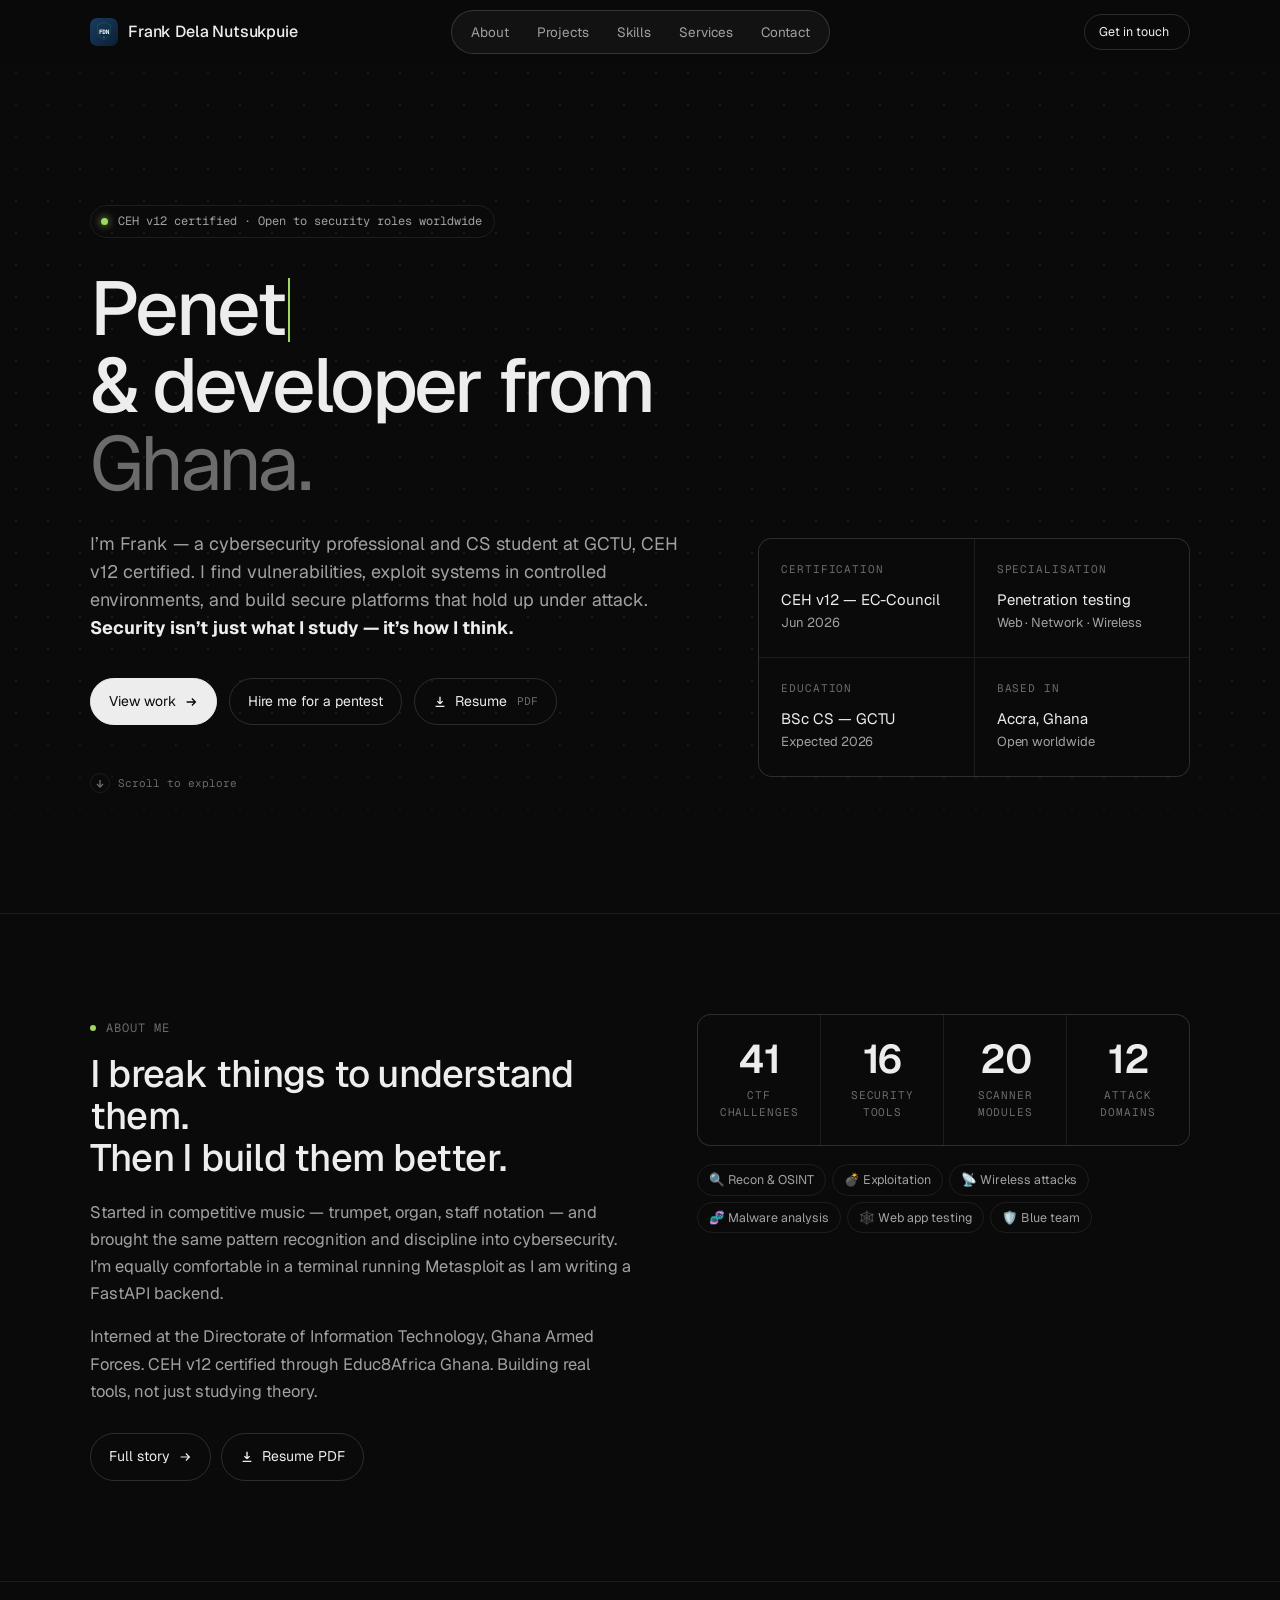
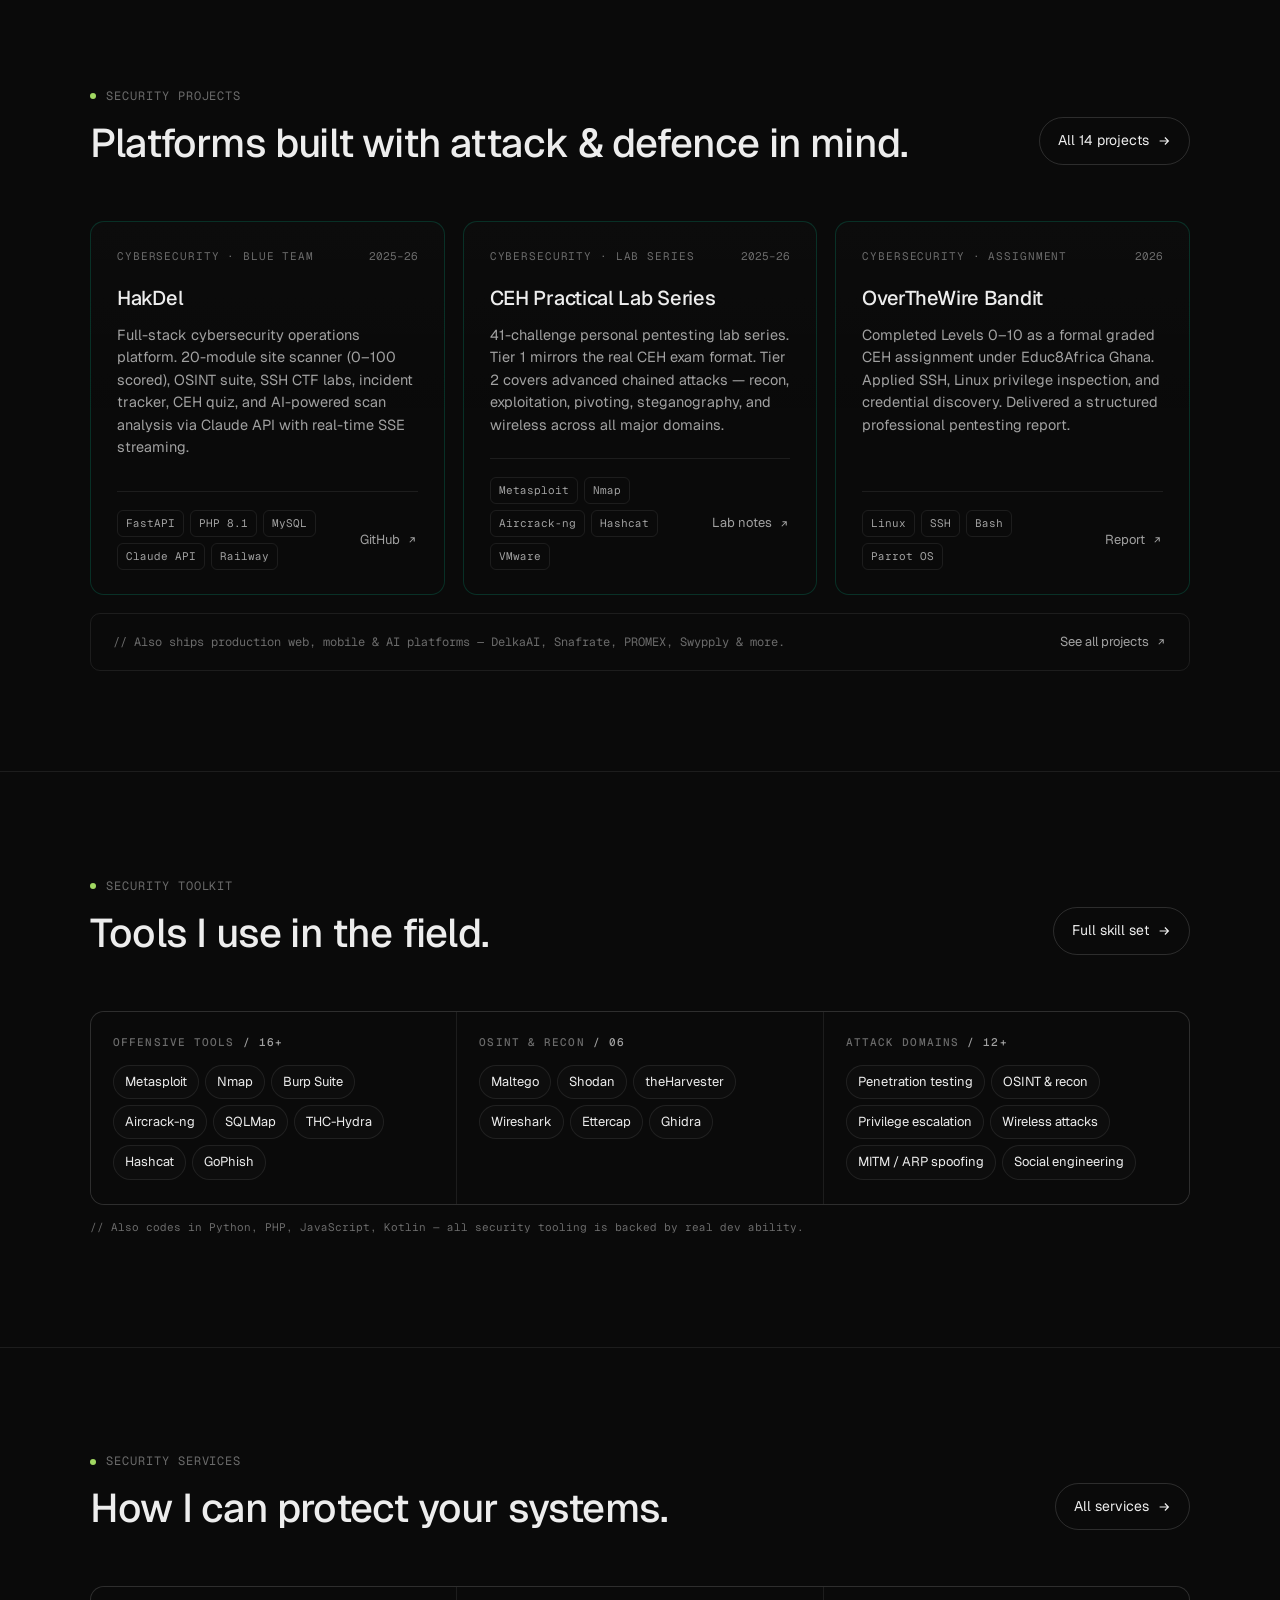
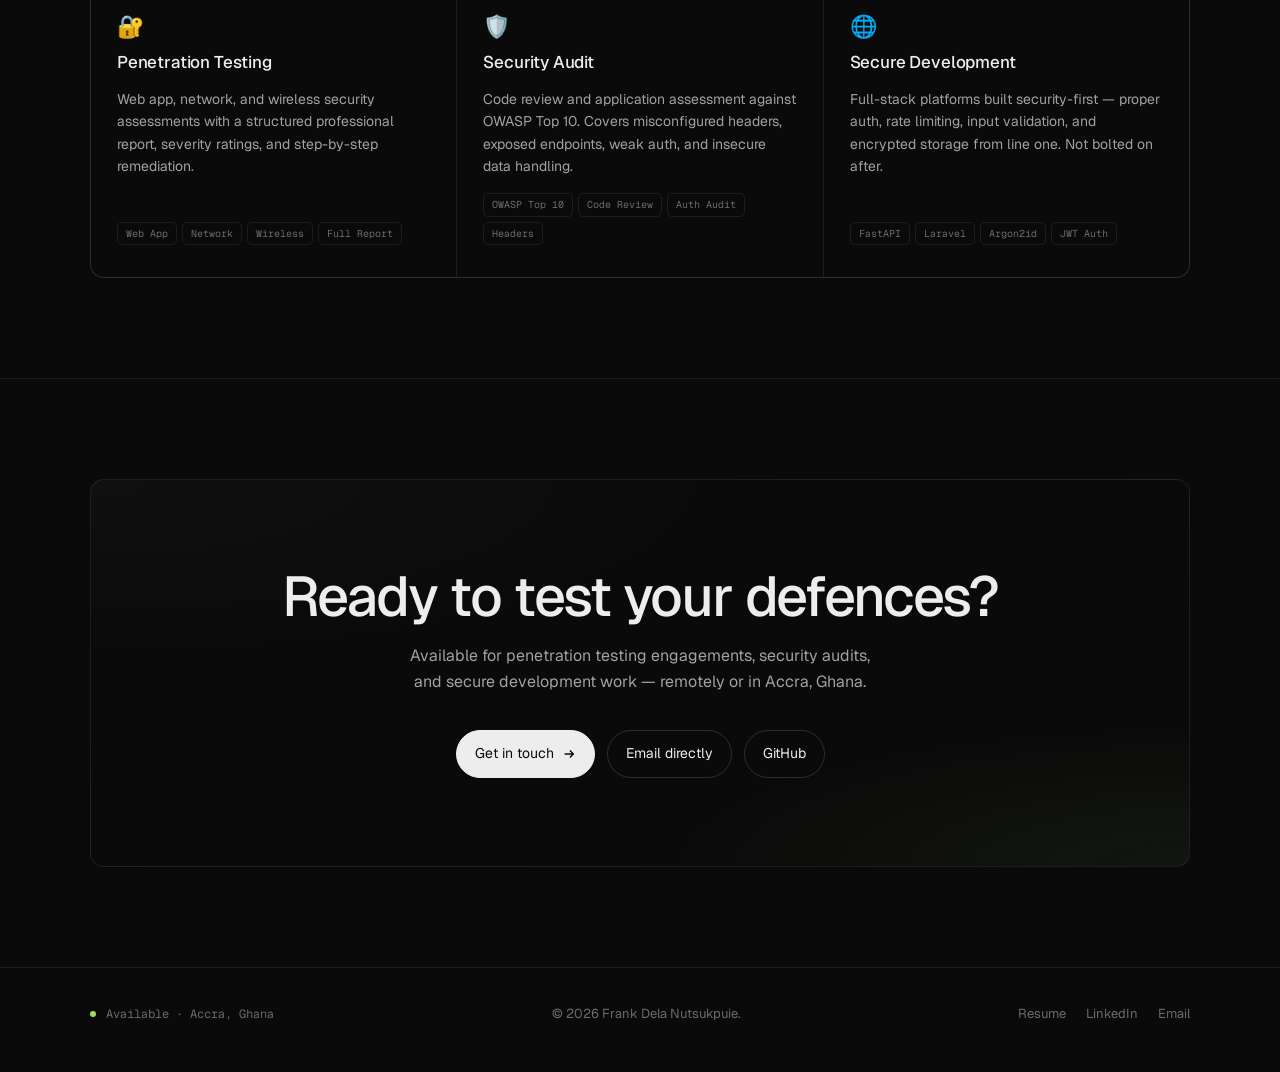
==== index.html @ d4907f1d "Remove forced 200ms wait from SPA navigation Fetch happens first, then body swaps instantly (transit" ====
<!doctype html>
<html lang="en">
<head>
<meta charset="utf-8" />
<meta name="viewport" content="width=device-width, initial-scale=1" />
<title>Frank Dela Nutsukpuie</title>
<link rel="preconnect" href="https://fonts.googleapis.com" />
<link rel="preconnect" href="https://fonts.gstatic.com" crossorigin />
<link href="https://fonts.googleapis.com/css2?family=Geist:wght@300;400;500;600;700&family=Geist+Mono:wght@400;500&display=swap" rel="stylesheet" />
<link rel="stylesheet" href="/assets/css/main.css" />
<style>
  html,body{margin:0;background:#0a0a0a;color:#ededed;}
  body{transition:opacity 180ms ease;}
  body.fade{opacity:0;}
</style>
</head>
<body class="fade">
<script>
(async () => {
  const routes = {
    '/':          '/pages/dashboard.html',
    '/dashboard': '/pages/dashboard.html',
    '/about':     '/pages/about.html',
    '/projects':  '/pages/projects.html',
    '/skills':    '/pages/skills.html',
    '/services':  '/pages/services.html',
    '/contact':   '/pages/contact.html',
  };

  function fadeIn() {
    // Re-enable transition then remove fade so it animates in
    document.body.style.transition = '';
    requestAnimationFrame(() => document.body.classList.remove('fade'));
  }

  async function swapPage(html) {
    const doc = new DOMParser().parseFromString(html, 'text/html');

    document.title = doc.title;

    document.querySelectorAll('style[data-page]').forEach(s => s.remove());
    doc.querySelectorAll('head style').forEach(style => {
      const s = document.createElement('style');
      s.setAttribute('data-page', '');
      s.textContent = style.textContent;
      document.head.appendChild(s);
    });

    const scripts = [...doc.body.querySelectorAll('script')];
    scripts.forEach(s => s.remove());
    document.body.innerHTML = doc.body.innerHTML;

    for (const old of scripts) {
      await new Promise((resolve, reject) => {
        const s = document.createElement('script');
        if (old.src) { s.src = old.src; s.onload = resolve; s.onerror = reject; }
        else { s.textContent = old.textContent; resolve(); }
        document.body.appendChild(s);
      });
    }
  }

  function interceptLinks() {
    document.querySelectorAll('a[href]').forEach(a => {
      if (a.dataset.spa) return;
      const path = (a.getAttribute('href') || '').replace(/\/$/, '') || '/';
      if (!(path in routes)) return;
      a.dataset.spa = '1';
      a.addEventListener('click', async e => {
        e.preventDefault();
        const current = location.pathname.replace(/\/$/, '') || '/';
        if (path === current) return;
        try {
          // Fetch first — no forced delay
          const html = await fetch(routes[path]).then(r => {
            if (!r.ok) throw r.status;
            return r.text();
          });
          // Instant invisible swap (skip the CSS transition for the hide)
          document.body.style.transition = 'none';
          document.body.classList.add('fade');
          void document.body.offsetHeight; // force paint before swap
          window.scrollTo(0, 0);
          history.pushState({}, '', path);
          await swapPage(html);
          interceptLinks();
          fadeIn();
        } catch {
          location.assign(path);
        }
      });
    });
  }

  async function navigate(path, push) {
    try {
      const html = await fetch(routes[path] || routes['/']).then(r => {
        if (!r.ok) throw r.status;
        return r.text();
      });
      document.body.style.transition = 'none';
      document.body.classList.add('fade');
      void document.body.offsetHeight;
      window.scrollTo(0, 0);
      if (push) history.pushState({}, '', path);
      await swapPage(html);
      interceptLinks();
      fadeIn();
    } catch {
      location.reload();
    }
  }

  // Initial load
  const initPath = location.pathname.replace(/\/$/, '') || '/';
  try {
    const html = await fetch(routes[initPath] || routes['/']).then(r => {
      if (!r.ok) throw r.status;
      return r.text();
    });
    await swapPage(html);
    interceptLinks();
    fadeIn();
  } catch {
    location.replace(routes[initPath] || routes['/']);
  }

  // Browser back / forward
  window.addEventListener('popstate', () => {
    const path = location.pathname.replace(/\/$/, '') || '/';
    navigate(path, false);
  });
})();
</script>
</body>
</html>
---- assets/css/main.css ----
/* ─── SHARED STYLESHEET ─────────────────────────────────────────── */

:root {
  --bg:           #0a0a0a;
  --bg-elev:      #0e0e0e;
  --bg-elev-2:    #131313;
  --fg:           #ededed;
  --fg-muted:     #a1a1a1;
  --fg-dim:       #6b6b6b;
  --border:       rgba(255,255,255,0.08);
  --border-strong:rgba(255,255,255,0.14);
  --accent:       oklch(0.82 0.16 130);
  --accent-dim:   oklch(0.82 0.16 130 / 0.12);
  --radius:       10px;
  --radius-lg:    14px;
  --max:          1180px;
  --pad-x:        clamp(20px, 4vw, 40px);
  --font-sans:    "Geist", ui-sans-serif, system-ui, -apple-system, "Helvetica Neue", Arial, sans-serif;
  --font-mono:    "Geist Mono", ui-monospace, "SF Mono", Menlo, monospace;
}

*, *::before, *::after { box-sizing: border-box; }
html { scroll-behavior: smooth; }
body {
  margin: 0;
  background: var(--bg);
  color: var(--fg);
  font-family: var(--font-sans);
  font-size: 16px;
  line-height: 1.55;
  -webkit-font-smoothing: antialiased;
  text-rendering: optimizeLegibility;
  font-feature-settings: "ss01","cv11";
}
::selection { background: var(--accent); color: #0a0a0a; }
a { color: inherit; text-decoration: none; }
button { font: inherit; color: inherit; background: none; border: 0; cursor: pointer; }
img { display: block; max-width: 100%; }

/* ─── PAGE LOAD FADE-IN ─── */
@keyframes pageFade { from { opacity: 0; transform: translateY(10px); } to { opacity: 1; transform: none; } }
body { animation: pageFade 350ms ease both; }

/* ─── CONTAINER ─── */
.container {
  max-width: var(--max);
  margin: 0 auto;
  padding-left: var(--pad-x);
  padding-right: var(--pad-x);
}

/* ─── NAV ─── */
.nav {
  position: sticky;
  top: 0;
  z-index: 50;
  backdrop-filter: saturate(180%) blur(14px);
  -webkit-backdrop-filter: saturate(180%) blur(14px);
  background: rgba(10,10,10,0.72);
  border-bottom: 1px solid transparent;
  transition: border-color 200ms ease;
}
.nav.is-scrolled { border-bottom-color: var(--border); }

/* 3-column grid: brand | island | right */
.nav__inner {
  display: grid;
  grid-template-columns: 1fr auto 1fr;
  align-items: center;
  height: 64px;
  gap: 12px;
}
.brand {
  display: inline-flex;
  align-items: center;
  gap: 10px;
  font-weight: 500;
  letter-spacing: -0.01em;
}

/* ── Link island ── */
.nav__links {
  display: flex;
  gap: 2px;
  align-items: center;
  background: rgba(255,255,255,0.04);
  border: 1px solid var(--border-strong);
  border-radius: 999px;
  padding: 5px 6px;
}
.nav__links a {
  display: inline-flex;
  align-items: center;
  padding: 6px 13px;
  border-radius: 999px;
  font-size: 13.5px;
  color: var(--fg-muted);
  transition: color 150ms ease, background 150ms ease;
  white-space: nowrap;
}
.nav__links a:hover { color: var(--fg); background: rgba(255,255,255,0.06); }
.nav__links a.active { color: var(--fg); background: rgba(255,255,255,0.09); }

/* ── Right group ── */
.nav__right {
  display: flex;
  align-items: center;
  justify-content: flex-end;
  gap: 10px;
}
.nav__cta {
  display: inline-flex;
  align-items: center;
  gap: 6px;
  padding: 7px 14px;
  border: 1px solid var(--border-strong);
  border-radius: 999px;
  font-size: 12.5px;
  color: var(--fg);
  transition: background 150ms ease, border-color 150ms ease;
  white-space: nowrap;
}
.nav__cta:hover { background: rgba(255,255,255,0.06); border-color: rgba(255,255,255,0.22); }
.nav__toggle {
  display: none;
  width: 36px; height: 36px;
  border: 1px solid var(--border);
  border-radius: 8px;
  align-items: center;
  justify-content: center;
}
.nav__toggle span {
  width: 14px; height: 1px; background: var(--fg); position: relative;
}
.nav__toggle span::before, .nav__toggle span::after {
  content: ""; position: absolute; left: 0; width: 14px; height: 1px; background: var(--fg);
}
.nav__toggle span::before { top: -5px; }
.nav__toggle span::after { top: 5px; }

@media (max-width: 860px) {
  .nav__inner { grid-template-columns: 1fr auto; }
  .nav__links { display: none; }
  .nav__right .nav__cta { display: none; }
  .nav__toggle { display: inline-flex; }

  .nav.is-open .nav__links {
    display: flex;
    flex-direction: column;
    align-items: flex-start;
    gap: 0;
    position: absolute;
    top: 64px; left: 0; right: 0;
    background: var(--bg);
    border: none;
    border-bottom: 1px solid var(--border);
    border-radius: 0;
    padding: 8px 0;
    z-index: 100;
  }
  .nav.is-open .nav__links a {
    width: 100%;
    padding: 14px var(--pad-x);
    font-size: 15px;
    border-radius: 0;
    border-top: 1px solid var(--border);
    background: none;
  }
  .nav.is-open .nav__links a.active { background: rgba(255,255,255,0.04); }
}

/* ─── SECTIONS ─── */
section { padding: 100px 0; border-top: 1px solid var(--border); }
section:first-of-type { border-top: 0; }
@media (max-width: 720px) { section { padding: 64px 0; } }

.eyebrow {
  font-family: var(--font-mono);
  font-size: 12px;
  text-transform: uppercase;
  letter-spacing: 0.08em;
  color: var(--fg-dim);
  display: inline-flex;
  align-items: center;
  gap: 10px;
}
.eyebrow::before {
  content: "";
  width: 6px; height: 6px; border-radius: 999px;
  background: var(--accent);
}

.section-head {
  display: flex;
  align-items: flex-end;
  justify-content: space-between;
  gap: 24px;
  margin-bottom: 56px;
  flex-wrap: wrap;
}
.section-head h2 {
  margin: 14px 0 0;
  font-size: clamp(28px, 3.4vw, 40px);
  letter-spacing: -0.02em;
  font-weight: 500;
  line-height: 1.1;
}
.section-head p {
  color: var(--fg-muted);
  max-width: 460px;
  margin: 0;
  font-size: 15.5px;
}

/* ─── PAGE HERO BANNER (non-home pages) ─── */
.page-hero {
  padding: 80px 0 64px;
  position: relative;
  overflow: hidden;
}
.page-hero__label {
  font-family: var(--font-mono);
  font-size: 12px;
  text-transform: uppercase;
  letter-spacing: 0.1em;
  color: var(--fg-dim);
  margin-bottom: 18px;
  display: flex;
  align-items: center;
  gap: 10px;
}
.page-hero__label::before {
  content: "";
  width: 6px; height: 6px; border-radius: 999px;
  background: var(--accent);
}
.page-hero h1 {
  margin: 0 0 16px;
  font-size: clamp(36px, 5.5vw, 64px);
  letter-spacing: -0.03em;
  font-weight: 500;
  line-height: 1.05;
}
.page-hero p {
  color: var(--fg-muted);
  font-size: clamp(15px, 1.5vw, 17px);
  max-width: 52ch;
  margin: 0;
  line-height: 1.6;
}
@media (max-width: 720px) {
  .page-hero { padding: 56px 0 44px; }
}

/* ─── HERO (home) ─── */
.hero { padding: 140px 0 120px; position: relative; overflow: hidden; }
.hero__grid {
  display: grid;
  grid-template-columns: 1.4fr 1fr;
  gap: 64px;
  align-items: end;
  position: relative;
  z-index: 1;
}
@media (max-width: 880px) {
  .hero { padding: 96px 0 80px; }
  .hero__grid { grid-template-columns: 1fr; gap: 48px; align-items: start; }
}
.hero__status {
  display: inline-flex;
  align-items: center;
  gap: 10px;
  padding: 6px 12px 6px 10px;
  border: 1px solid var(--border);
  border-radius: 999px;
  font-family: var(--font-mono);
  font-size: 12px;
  color: var(--fg-muted);
  margin-bottom: 32px;
}
.hero__status .dot {
  width: 7px; height: 7px; border-radius: 999px;
  background: var(--accent);
  box-shadow: 0 0 8px var(--accent);
  animation: pulse 2s ease-in-out infinite;
}
@keyframes pulse {
  0%,100% { opacity: 1; box-shadow: 0 0 8px var(--accent); }
  50%      { opacity: 0.6; box-shadow: 0 0 16px var(--accent); }
}
.hero h1 {
  margin: 0;
  font-size: clamp(40px, 6.4vw, 76px);
  line-height: 1.02;
  letter-spacing: -0.035em;
  font-weight: 500;
}
.hero h1 .alt { color: var(--fg-dim); font-weight: 400; }
.hero h1 .typed-role { color: var(--fg); }
.typing-cursor {
  display: inline-block;
  width: 2px;
  height: 0.85em;
  background: var(--accent);
  margin-left: 3px;
  vertical-align: -0.1em;
  animation: blink 1s step-end infinite;
}
@keyframes blink { 0%,100% { opacity: 1; } 50% { opacity: 0; } }
.hero__sub {
  margin: 28px 0 36px;
  color: var(--fg-muted);
  font-size: clamp(16px, 1.6vw, 18px);
  max-width: 56ch;
  line-height: 1.55;
}
.hero__actions {
  display: inline-flex;
  gap: 12px;
  flex-wrap: wrap;
}

/* ─── BUTTONS ─── */
.btn {
  display: inline-flex;
  align-items: center;
  gap: 8px;
  padding: 12px 18px;
  border-radius: 999px;
  font-size: 14px;
  transition: background 150ms ease, border-color 150ms ease, transform 150ms ease, box-shadow 150ms ease;
}
.btn--primary {
  background: var(--fg);
  color: var(--bg);
  border: 1px solid var(--fg);
}
.btn--primary:hover { background: #fff; box-shadow: 0 0 20px rgba(237,237,237,0.15); }
.btn--ghost {
  border: 1px solid var(--border-strong);
  color: var(--fg);
}
.btn--ghost:hover { background: rgba(255,255,255,0.04); border-color: rgba(255,255,255,0.22); }
.btn svg { width: 14px; height: 14px; }

/* ─── HERO META GRID ─── */
.hero__meta {
  display: grid;
  grid-template-columns: 1fr 1fr;
  gap: 1px;
  background: var(--border);
  border: 1px solid var(--border);
  border-radius: var(--radius-lg);
  overflow: hidden;
}
.hero__meta > div {
  background: var(--bg);
  padding: 22px 22px 24px;
  transition: background 150ms ease;
}
.hero__meta > div:hover { background: var(--bg-elev); }
.hero__meta dt {
  font-family: var(--font-mono);
  font-size: 11px;
  text-transform: uppercase;
  letter-spacing: 0.08em;
  color: var(--fg-dim);
  margin-bottom: 10px;
}
.hero__meta dd { margin: 0; font-size: 15px; color: var(--fg); letter-spacing: -0.005em; }
.hero__meta dd small { display: block; color: var(--fg-muted); font-size: 13px; margin-top: 2px; }

/* ─── SCROLL REVEAL ─── */
.reveal {
  opacity: 0;
  transform: translateY(20px);
  transition: opacity 500ms ease, transform 500ms ease;
}
.reveal.is-visible {
  opacity: 1;
  transform: none;
}
.reveal-delay-1 { transition-delay: 80ms; }
.reveal-delay-2 { transition-delay: 160ms; }
.reveal-delay-3 { transition-delay: 240ms; }
.reveal-delay-4 { transition-delay: 320ms; }
.reveal-delay-5 { transition-delay: 400ms; }

/* ─── ABOUT ─── */
.about__avatar {
  width: 100%;
  border-radius: var(--radius-lg);
  border: 1px solid var(--border);
  overflow: hidden;
  margin-bottom: 20px;
}
.about__avatar img { width: 100%; display: block; }
.about__interests {
  display: flex;
  flex-wrap: wrap;
  gap: 6px;
  margin-top: 16px;
}
.interest-tag {
  display: inline-flex;
  align-items: center;
  gap: 5px;
  padding: 5px 11px;
  border: 1px solid var(--border);
  border-radius: 999px;
  font-size: 12.5px;
  color: var(--fg-muted);
  transition: border-color 150ms ease, color 150ms ease, transform 150ms ease;
}
.interest-tag:hover { border-color: var(--border-strong); color: var(--fg); transform: translateY(-2px); }
.about__grid {
  display: grid;
  grid-template-columns: 1.1fr 1fr;
  gap: 80px;
  align-items: start;
}
@media (max-width: 880px) { .about__grid { grid-template-columns: 1fr; gap: 48px; } }
.about__copy p {
  margin: 0 0 18px;
  color: var(--fg-muted);
  font-size: 16.5px;
  line-height: 1.65;
  max-width: 58ch;
}
.about__copy p strong { color: var(--fg); font-weight: 500; }

/* ─── TABS ─── */
.tabs {
  display: flex;
  gap: 4px;
  border-bottom: 1px solid var(--border);
  margin-bottom: 32px;
  overflow-x: auto;
  scrollbar-width: none;
}
.tabs::-webkit-scrollbar { display: none; }
.tab-btn {
  flex-shrink: 0;
  padding: 10px 16px;
  font-size: 13.5px;
  color: var(--fg-muted);
  border-radius: 8px 8px 0 0;
  border: 1px solid transparent;
  border-bottom: none;
  transition: color 150ms ease, border-color 150ms ease, background 150ms ease;
  position: relative;
  bottom: -1px;
}
.tab-btn:hover { color: var(--fg); }
.tab-btn[aria-selected="true"] {
  color: var(--fg);
  background: var(--bg-elev);
  border-color: var(--border);
}
.tab-panel { display: none; }
.tab-panel.is-active { display: block; }

/* ─── TIMELINE ─── */
.timeline {
  display: grid;
  gap: 1px;
  background: var(--border);
  border: 1px solid var(--border);
  border-radius: var(--radius-lg);
  overflow: hidden;
}
.timeline__row {
  background: var(--bg);
  display: grid;
  grid-template-columns: 110px 1fr auto;
  gap: 18px;
  padding: 18px 22px;
  align-items: baseline;
  transition: background 150ms ease;
}
.timeline__row:hover { background: var(--bg-elev); }
.timeline__row time {
  font-family: var(--font-mono);
  font-size: 12px;
  color: var(--fg-dim);
  letter-spacing: 0.04em;
}
.timeline__row .role { color: var(--fg); font-size: 15px; letter-spacing: -0.005em; }
.timeline__row .role small { display: block; color: var(--fg-muted); font-size: 13px; margin-top: 3px; font-weight: 400; }
.timeline__row .tag {
  font-family: var(--font-mono);
  font-size: 11px;
  color: var(--fg-dim);
  text-transform: uppercase;
  letter-spacing: 0.06em;
  align-self: center;
  padding: 3px 8px;
  border: 1px solid var(--border);
  border-radius: 6px;
  white-space: nowrap;
}
@media (max-width: 520px) {
  .timeline__row { grid-template-columns: 90px 1fr; }
  .timeline__row .tag { grid-column: 2; padding-top: 2px; border: none; }
}

/* ─── STATS ROW ─── */
.stats-row {
  display: grid;
  grid-template-columns: repeat(4, 1fr);
  gap: 1px;
  background: var(--border);
  border: 1px solid var(--border);
  border-radius: var(--radius-lg);
  overflow: hidden;
  margin-top: 48px;
}
@media (max-width: 720px) { .stats-row { grid-template-columns: repeat(2, 1fr); } }
.stat-cell {
  background: var(--bg);
  padding: 24px 22px;
  text-align: center;
  transition: background 150ms ease;
}
.stat-cell:hover { background: var(--bg-elev); }
.stat-num {
  font-size: clamp(28px, 3.5vw, 40px);
  font-weight: 600;
  letter-spacing: -0.03em;
  color: var(--fg);
  display: block;
  line-height: 1;
}
.stat-label {
  font-family: var(--font-mono);
  font-size: 11px;
  text-transform: uppercase;
  letter-spacing: 0.08em;
  color: var(--fg-dim);
  margin-top: 8px;
  display: block;
}

/* ─── PROJECTS ─── */
.search-wrap {
  position: relative;
  margin-bottom: 20px;
}
.search-wrap svg {
  position: absolute;
  left: 14px;
  top: 50%;
  transform: translateY(-50%);
  width: 15px; height: 15px;
  color: var(--fg-dim);
  pointer-events: none;
}
.search-input {
  width: 100%;
  padding: 11px 14px 11px 40px;
  background: var(--bg-elev);
  border: 1px solid var(--border);
  border-radius: var(--radius);
  color: var(--fg);
  font-family: var(--font-sans);
  font-size: 14px;
  outline: none;
  transition: border-color 150ms ease;
}
.search-input::placeholder { color: var(--fg-dim); }
.search-input:focus { border-color: var(--border-strong); }

.filters {
  display: flex;
  flex-wrap: wrap;
  gap: 8px;
  margin-bottom: 36px;
}
.chip {
  display: inline-flex;
  align-items: center;
  gap: 8px;
  padding: 8px 14px;
  border: 1px solid var(--border);
  border-radius: 999px;
  font-size: 13px;
  color: var(--fg-muted);
  transition: border-color 150ms ease, color 150ms ease, background 150ms ease;
}
.chip:hover { color: var(--fg); border-color: var(--border-strong); }
.chip[aria-pressed="true"] {
  color: var(--fg);
  background: rgba(255,255,255,0.06);
  border-color: var(--border-strong);
}
.chip .count {
  font-family: var(--font-mono);
  font-size: 11px;
  color: var(--fg-dim);
}
.chip[aria-pressed="true"] .count { color: var(--fg-muted); }

.projects {
  display: grid;
  grid-template-columns: repeat(2, 1fr);
  gap: 18px;
}
@media (max-width: 720px) { .projects { grid-template-columns: 1fr; } }

.card {
  position: relative;
  border: 1px solid var(--border);
  border-radius: var(--radius-lg);
  padding: 26px 26px 24px;
  background: linear-gradient(180deg, rgba(255,255,255,0.012), rgba(255,255,255,0) 60%);
  transition: border-color 200ms ease, transform 200ms ease, background 200ms ease, box-shadow 200ms ease;
  display: flex;
  flex-direction: column;
  min-height: 240px;
}
.card:hover {
  border-color: var(--border-strong);
  background: linear-gradient(180deg, rgba(255,255,255,0.025), rgba(255,255,255,0) 60%);
  transform: translateY(-2px);
  box-shadow: 0 12px 40px rgba(0,0,0,0.4);
}
.card__top {
  display: flex;
  align-items: center;
  justify-content: space-between;
  gap: 16px;
  margin-bottom: 18px;
}
.card__cat {
  font-family: var(--font-mono);
  font-size: 11px;
  text-transform: uppercase;
  letter-spacing: 0.08em;
  color: var(--fg-dim);
}
.card__year { font-family: var(--font-mono); font-size: 11px; color: var(--fg-dim); }
.card h3 { margin: 0 0 10px; font-size: 20px; letter-spacing: -0.015em; font-weight: 500; }
.card p { margin: 0 0 22px; color: var(--fg-muted); font-size: 14.5px; line-height: 1.55; }
.card__foot {
  margin-top: auto;
  display: flex;
  align-items: center;
  justify-content: space-between;
  gap: 14px;
  padding-top: 18px;
  border-top: 1px solid var(--border);
}
.card__stack { display: flex; gap: 6px; flex-wrap: wrap; }
.card__stack span {
  font-family: var(--font-mono);
  font-size: 11px;
  color: var(--fg-muted);
  padding: 4px 8px;
  border: 1px solid var(--border);
  border-radius: 6px;
}
.card__link {
  display: inline-flex;
  align-items: center;
  gap: 6px;
  font-size: 13px;
  color: var(--fg-muted);
  white-space: nowrap;
  transition: color 150ms ease, transform 150ms ease;
}
.card:hover .card__link { color: var(--fg); }
.card:hover .card__link svg { transform: translate(2px, -2px); }
.card__link svg { width: 12px; height: 12px; transition: transform 200ms ease; }
.card.is-hidden { display: none; }
.card[data-category*="featured"] { border-color: rgba(0,200,150,0.18); }

/* ─── SKILLS ─── */
.skill-tabs {
  display: flex;
  flex-wrap: wrap;
  gap: 8px;
  margin-bottom: 32px;
}
.skill-tab {
  padding: 8px 16px;
  border: 1px solid var(--border);
  border-radius: 999px;
  font-size: 13px;
  color: var(--fg-muted);
  transition: border-color 150ms ease, color 150ms ease, background 150ms ease;
}
.skill-tab:hover { color: var(--fg); border-color: var(--border-strong); }
.skill-tab[aria-pressed="true"] {
  color: var(--fg);
  background: rgba(255,255,255,0.06);
  border-color: var(--border-strong);
}

.skills {
  display: grid;
  grid-template-columns: repeat(2, 1fr);
  gap: 1px;
  background: var(--border);
  border: 1px solid var(--border);
  border-radius: var(--radius-lg);
  overflow: hidden;
}
@media (max-width: 720px) { .skills { grid-template-columns: 1fr; } }
.skills__group {
  background: var(--bg);
  padding: 26px 26px 28px;
  transition: background 150ms ease;
}
.skills__group:hover { background: var(--bg-elev); }
.skills__group h4 {
  margin: 0 0 18px;
  font-family: var(--font-mono);
  font-size: 11px;
  text-transform: uppercase;
  letter-spacing: 0.1em;
  color: var(--fg-dim);
  font-weight: 500;
  display: flex;
  align-items: center;
  gap: 10px;
}
.skills__group h4 .num { color: var(--fg-muted); }

.pills { display: flex; flex-wrap: wrap; gap: 6px; }
.pill {
  font-size: 13px;
  padding: 6px 11px;
  border: 1px solid var(--border);
  border-radius: 999px;
  color: var(--fg);
  background: rgba(255,255,255,0.015);
  transition: border-color 150ms ease, background 150ms ease, transform 150ms ease, box-shadow 150ms ease;
  cursor: default;
}
.pill:hover {
  border-color: var(--accent);
  background: var(--accent-dim);
  transform: translateY(-1px);
  box-shadow: 0 4px 12px rgba(0,0,0,0.3);
}

.skills__group.is-hidden { display: none; }

/* ─── SERVICES ─── */
.services__grid {
  display: grid;
  grid-template-columns: repeat(3, 1fr);
  gap: 1px;
  background: var(--border);
  border: 1px solid var(--border);
  border-radius: var(--radius-lg);
  overflow: hidden;
  margin-bottom: 48px;
}
@media (max-width: 820px) { .services__grid { grid-template-columns: 1fr; } }
.service__card {
  background: var(--bg);
  padding: 28px 26px 32px;
  display: flex;
  flex-direction: column;
  gap: 12px;
  transition: background 150ms ease;
  cursor: pointer;
}
.service__card:hover { background: var(--bg-elev); }
.service__icon { font-size: 22px; line-height: 1; }
.service__card h3 {
  margin: 0;
  font-size: 17px;
  font-weight: 500;
  letter-spacing: -0.01em;
  color: var(--fg);
}
.service__card p {
  margin: 0;
  color: var(--fg-muted);
  font-size: 14px;
  line-height: 1.6;
  flex: 1;
}
.service__tags { display: flex; flex-wrap: wrap; gap: 5px; margin-top: 4px; }
.service__tag {
  font-family: var(--font-mono);
  font-size: 10px;
  padding: 3px 8px;
  border: 1px solid var(--border);
  border-radius: 5px;
  color: var(--fg-dim);
}
.service__cta {
  display: inline-flex;
  align-items: center;
  gap: 6px;
  margin-top: 8px;
  font-size: 13px;
  color: var(--fg-muted);
  transition: color 150ms ease;
}
.service__card:hover .service__cta { color: var(--fg); }
.service__cta svg { width: 11px; height: 11px; transition: transform 150ms ease; }
.service__card:hover .service__cta svg { transform: translate(2px, -2px); }

/* ─── PROCESS STEPS ─── */
.process-steps {
  display: grid;
  grid-template-columns: repeat(4, 1fr);
  gap: 1px;
  background: var(--border);
  border: 1px solid var(--border);
  border-radius: var(--radius-lg);
  overflow: hidden;
  margin-bottom: 56px;
}
@media (max-width: 820px) { .process-steps { grid-template-columns: repeat(2, 1fr); } }
@media (max-width: 480px) { .process-steps { grid-template-columns: 1fr; } }
.process-step {
  background: var(--bg);
  padding: 26px 24px 28px;
  transition: background 150ms ease;
}
.process-step:hover { background: var(--bg-elev); }
.step-num {
  font-family: var(--font-mono);
  font-size: 11px;
  color: var(--accent);
  letter-spacing: 0.08em;
  margin-bottom: 12px;
}
.process-step h4 {
  margin: 0 0 8px;
  font-size: 16px;
  font-weight: 500;
  letter-spacing: -0.01em;
}
.process-step p { margin: 0; color: var(--fg-muted); font-size: 13.5px; line-height: 1.55; }

/* ─── FAQ ─── */
.faq { border: 1px solid var(--border); border-radius: var(--radius-lg); overflow: hidden; }
.faq__item { border-bottom: 1px solid var(--border); }
.faq__item:last-child { border-bottom: none; }
.faq__question {
  width: 100%;
  text-align: left;
  padding: 20px 24px;
  font-size: 15px;
  color: var(--fg);
  display: flex;
  align-items: center;
  justify-content: space-between;
  gap: 16px;
  transition: background 150ms ease;
}
.faq__question:hover { background: var(--bg-elev); }
.faq__icon {
  flex-shrink: 0;
  width: 20px; height: 20px;
  border: 1px solid var(--border);
  border-radius: 999px;
  display: grid;
  place-items: center;
  transition: transform 200ms ease, border-color 150ms ease;
}
.faq__item.is-open .faq__icon { transform: rotate(45deg); border-color: var(--border-strong); }
.faq__answer {
  padding: 0 24px;
  max-height: 0;
  overflow: hidden;
  transition: max-height 300ms ease, padding 300ms ease;
  color: var(--fg-muted);
  font-size: 14.5px;
  line-height: 1.65;
}
.faq__item.is-open .faq__answer { max-height: 300px; padding: 0 24px 20px; }

/* ─── CONTACT ─── */
.contact__inner {
  border: 1px solid var(--border);
  border-radius: var(--radius-lg);
  padding: clamp(36px, 6vw, 72px);
  display: grid;
  grid-template-columns: 1.2fr 1fr;
  gap: 48px;
  align-items: start;
  background:
    radial-gradient(120% 90% at 0% 0%, rgba(255,255,255,0.025), transparent 60%),
    var(--bg);
}
@media (max-width: 820px) { .contact__inner { grid-template-columns: 1fr; gap: 36px; } }
.contact h2 {
  margin: 14px 0 0;
  font-size: clamp(32px, 4.4vw, 52px);
  font-weight: 500;
  letter-spacing: -0.025em;
  line-height: 1.05;
}
.contact__sub { color: var(--fg-muted); margin: 20px 0 0; font-size: 16px; max-width: 44ch; }
.contact__channels {
  display: grid;
  gap: 1px;
  background: var(--border);
  border: 1px solid var(--border);
  border-radius: var(--radius);
  overflow: hidden;
}
.contact__row {
  background: var(--bg);
  display: flex;
  align-items: center;
  justify-content: space-between;
  padding: 16px 18px;
  gap: 16px;
  transition: background 150ms ease;
  position: relative;
}
.contact__row:hover { background: rgba(255,255,255,0.025); }
.contact__row .label {
  font-family: var(--font-mono);
  font-size: 11px;
  text-transform: uppercase;
  letter-spacing: 0.08em;
  color: var(--fg-dim);
  min-width: 60px;
}
.contact__row .value {
  font-size: 14.5px;
  color: var(--fg);
  display: inline-flex;
  align-items: center;
  gap: 8px;
  flex: 1;
}
.contact__row .value svg { width: 12px; height: 12px; opacity: 0.5; transition: opacity 150ms ease, transform 150ms ease; }
.contact__row:hover .value svg { opacity: 1; transform: translate(2px,-2px); }
.copy-btn {
  padding: 4px 10px;
  border: 1px solid var(--border);
  border-radius: 6px;
  font-family: var(--font-mono);
  font-size: 10px;
  color: var(--fg-dim);
  transition: border-color 150ms ease, color 150ms ease, background 150ms ease;
}
.copy-btn:hover { border-color: var(--border-strong); color: var(--fg); background: rgba(255,255,255,0.04); }
.copy-btn.copied { color: var(--accent); border-color: var(--accent); }

/* ─── CONTACT FORM ─── */
.contact-form { display: grid; gap: 14px; }
.form-row { display: grid; grid-template-columns: 1fr 1fr; gap: 14px; }
@media (max-width: 520px) { .form-row { grid-template-columns: 1fr; } }
.form-field label {
  display: block;
  font-family: var(--font-mono);
  font-size: 11px;
  text-transform: uppercase;
  letter-spacing: 0.08em;
  color: var(--fg-dim);
  margin-bottom: 8px;
}
.form-field input,
.form-field select,
.form-field textarea {
  width: 100%;
  padding: 11px 14px;
  background: var(--bg-elev);
  border: 1px solid var(--border);
  border-radius: var(--radius);
  color: var(--fg);
  font-family: var(--font-sans);
  font-size: 14px;
  outline: none;
  transition: border-color 150ms ease;
  resize: none;
}
.form-field select { appearance: none; cursor: pointer; }
.form-field input::placeholder,
.form-field textarea::placeholder { color: var(--fg-dim); }
.form-field input:focus,
.form-field select:focus,
.form-field textarea:focus { border-color: var(--border-strong); }
.form-field.has-error input,
.form-field.has-error textarea { border-color: #e05252; }
.form-error { font-size: 12px; color: #e05252; margin-top: 4px; }
.char-count {
  text-align: right;
  font-family: var(--font-mono);
  font-size: 11px;
  color: var(--fg-dim);
  margin-top: 4px;
}

/* ─── TOAST ─── */
.toast {
  position: fixed;
  bottom: 28px;
  right: 28px;
  padding: 12px 18px;
  background: var(--bg-elev-2);
  border: 1px solid var(--border-strong);
  border-radius: var(--radius);
  font-size: 13.5px;
  color: var(--fg);
  z-index: 200;
  transform: translateY(80px);
  opacity: 0;
  transition: transform 250ms ease, opacity 250ms ease;
  pointer-events: none;
}
.toast.show { transform: none; opacity: 1; }
.toast.success { border-color: oklch(0.82 0.16 130 / 0.4); color: var(--accent); }

/* ─── FOOTER ─── */
footer {
  border-top: 1px solid var(--border);
  padding: 36px 0 48px;
}
.footer__inner {
  display: flex;
  align-items: center;
  justify-content: space-between;
  gap: 24px;
  flex-wrap: wrap;
  color: var(--fg-dim);
  font-size: 13px;
}
.footer__inner .meta {
  font-family: var(--font-mono);
  font-size: 12px;
  display: inline-flex;
  align-items: center;
  gap: 10px;
}
.footer__inner .meta .dot {
  width: 6px; height: 6px; border-radius: 999px;
  background: var(--accent);
}
.footer__links { display: flex; gap: 20px; }
.footer__links a { transition: color 150ms ease; }
.footer__links a:hover { color: var(--fg); }

/* ─── FOCUS STYLES ─── */
a:focus-visible, button:focus-visible, .chip:focus-visible, .skill-tab:focus-visible {
  outline: 2px solid var(--accent);
  outline-offset: 3px;
  border-radius: 8px;
}

/* ─── NO RESULTS ─── */
.no-results {
  grid-column: 1 / -1;
  padding: 60px 0;
  text-align: center;
  color: var(--fg-dim);
  font-family: var(--font-mono);
  font-size: 13px;
}
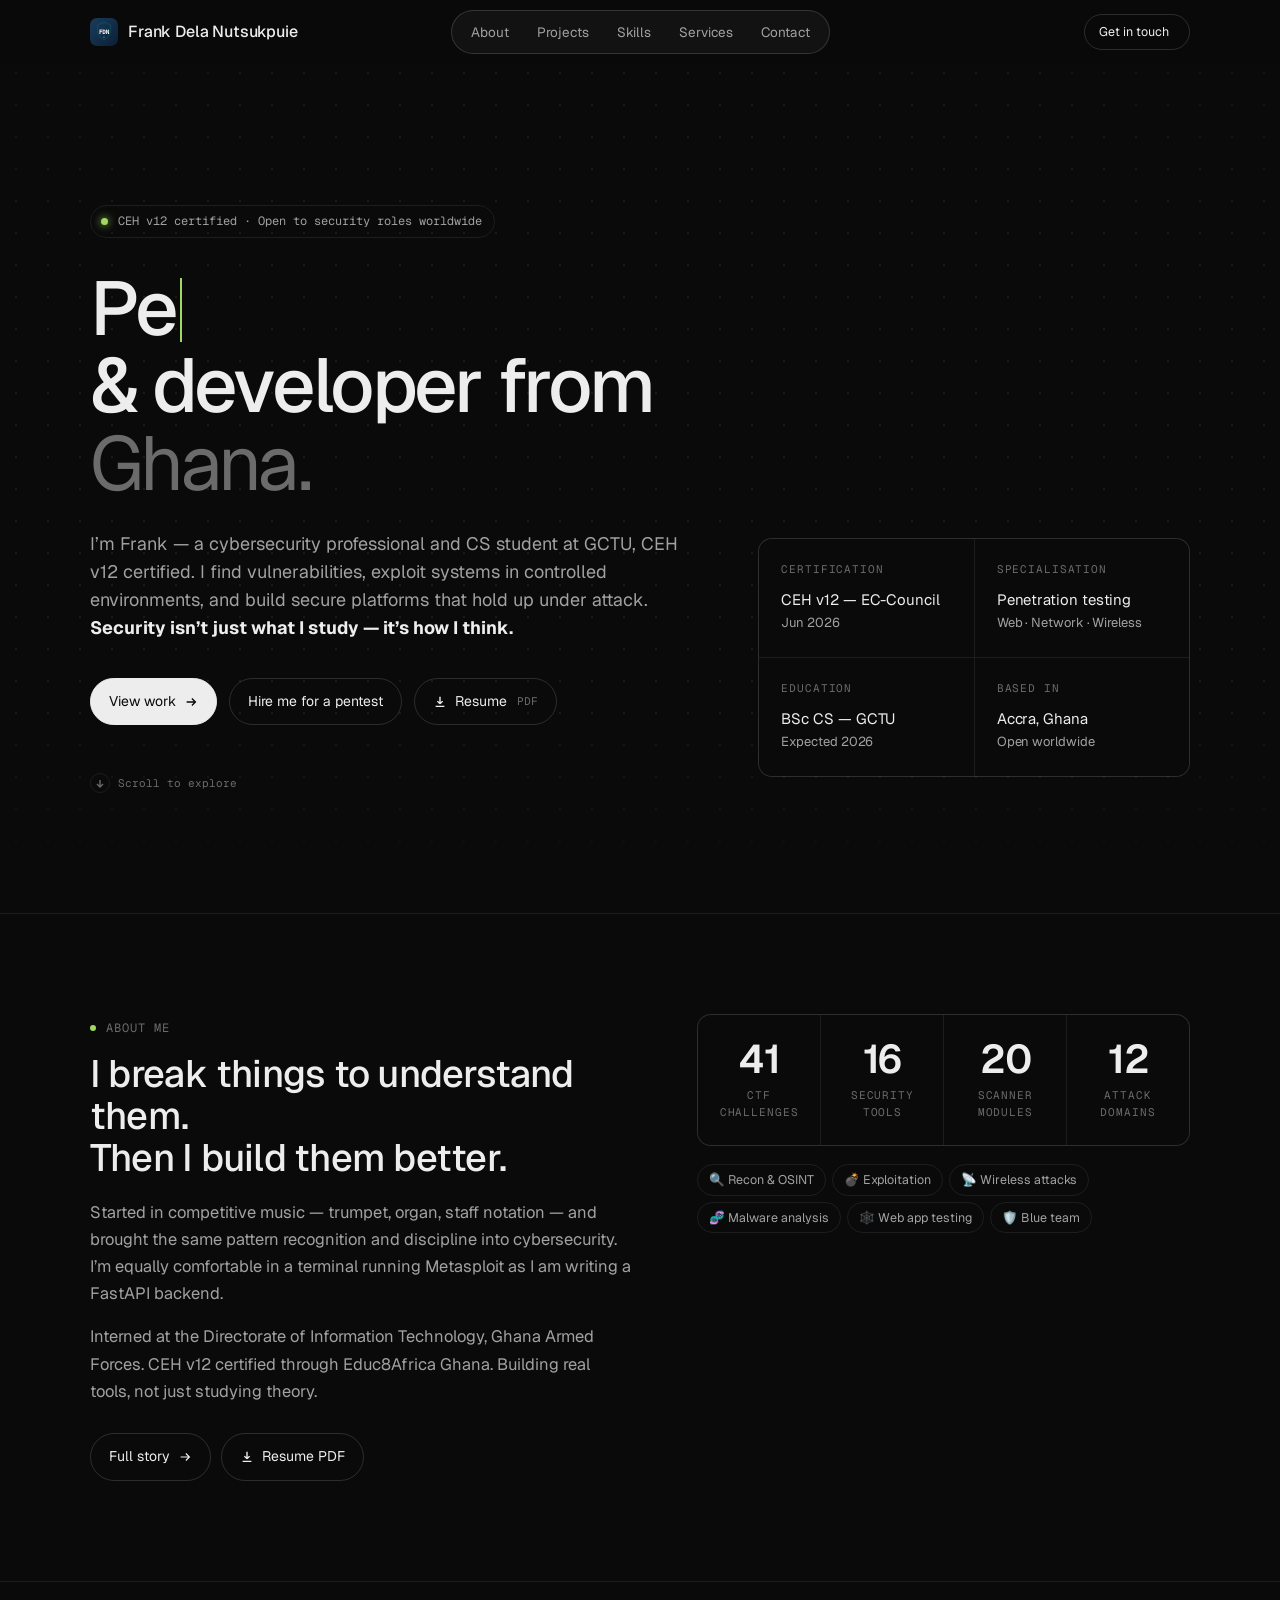
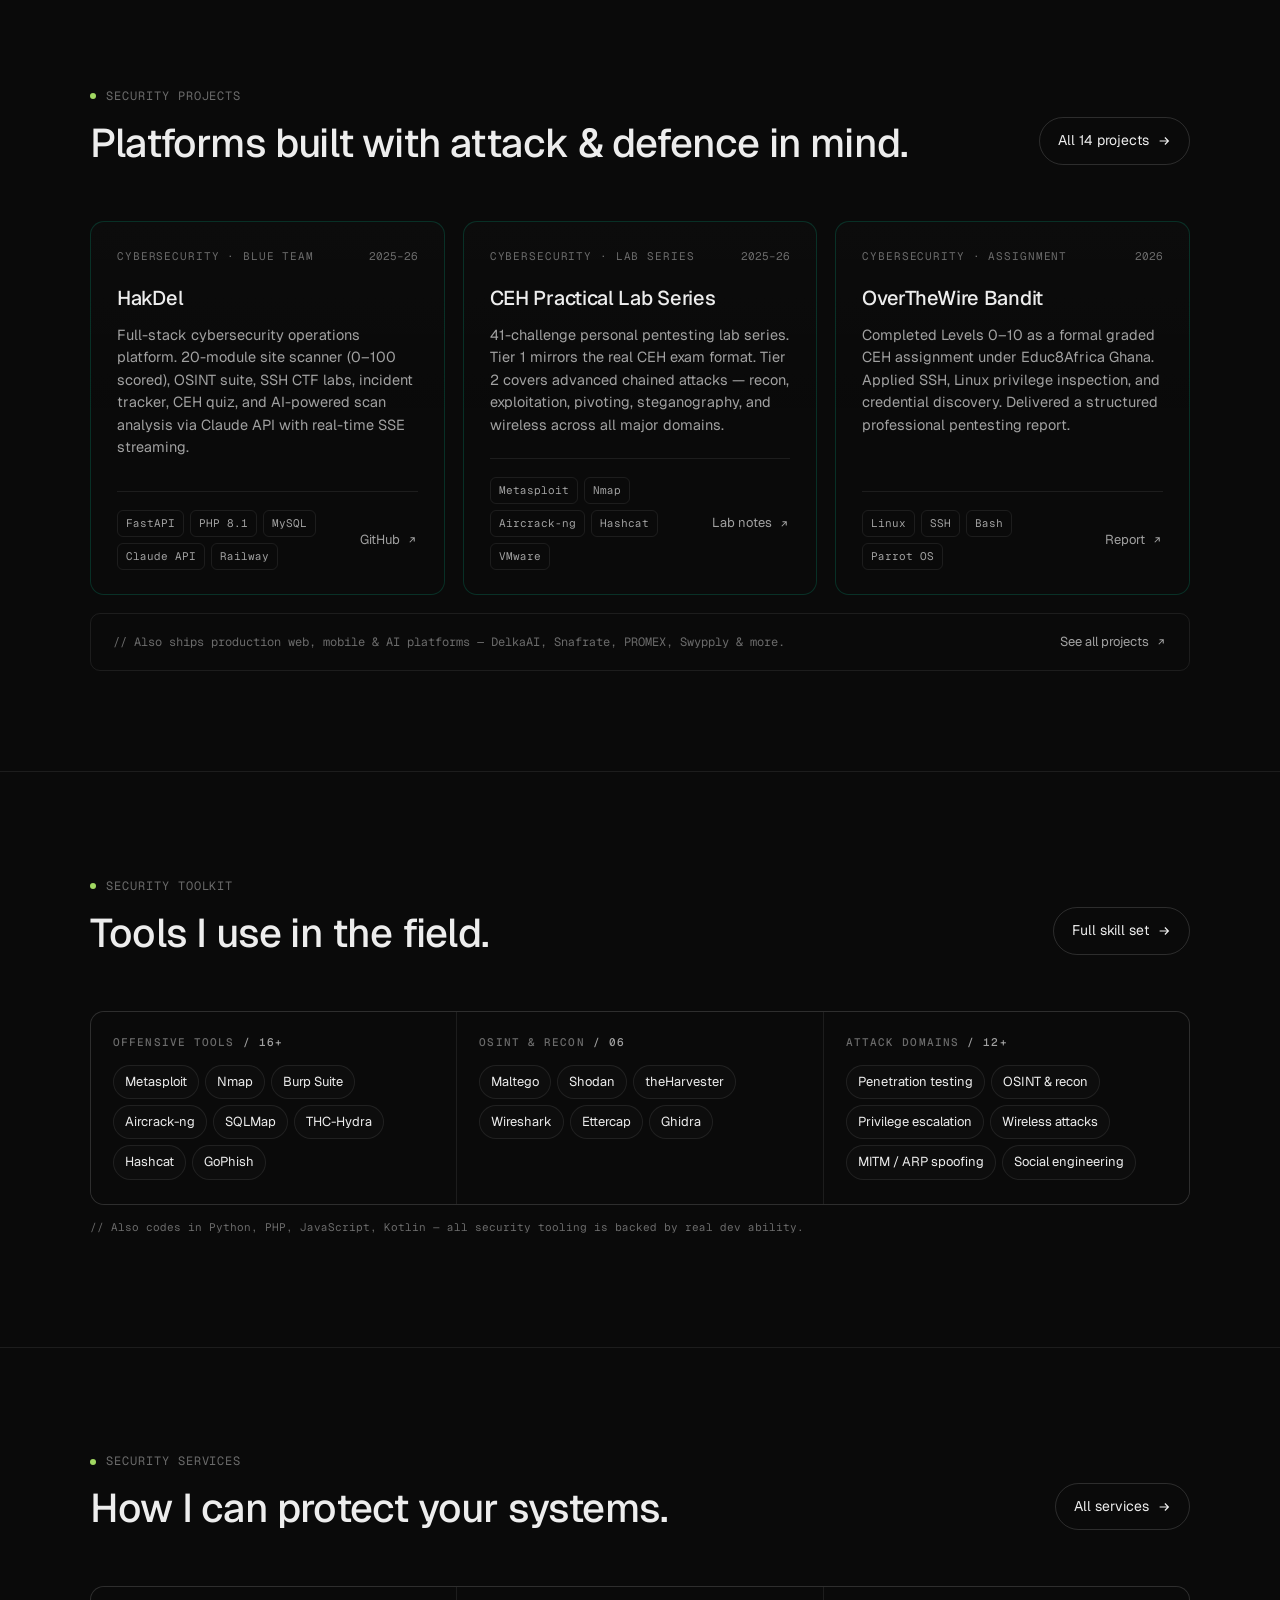
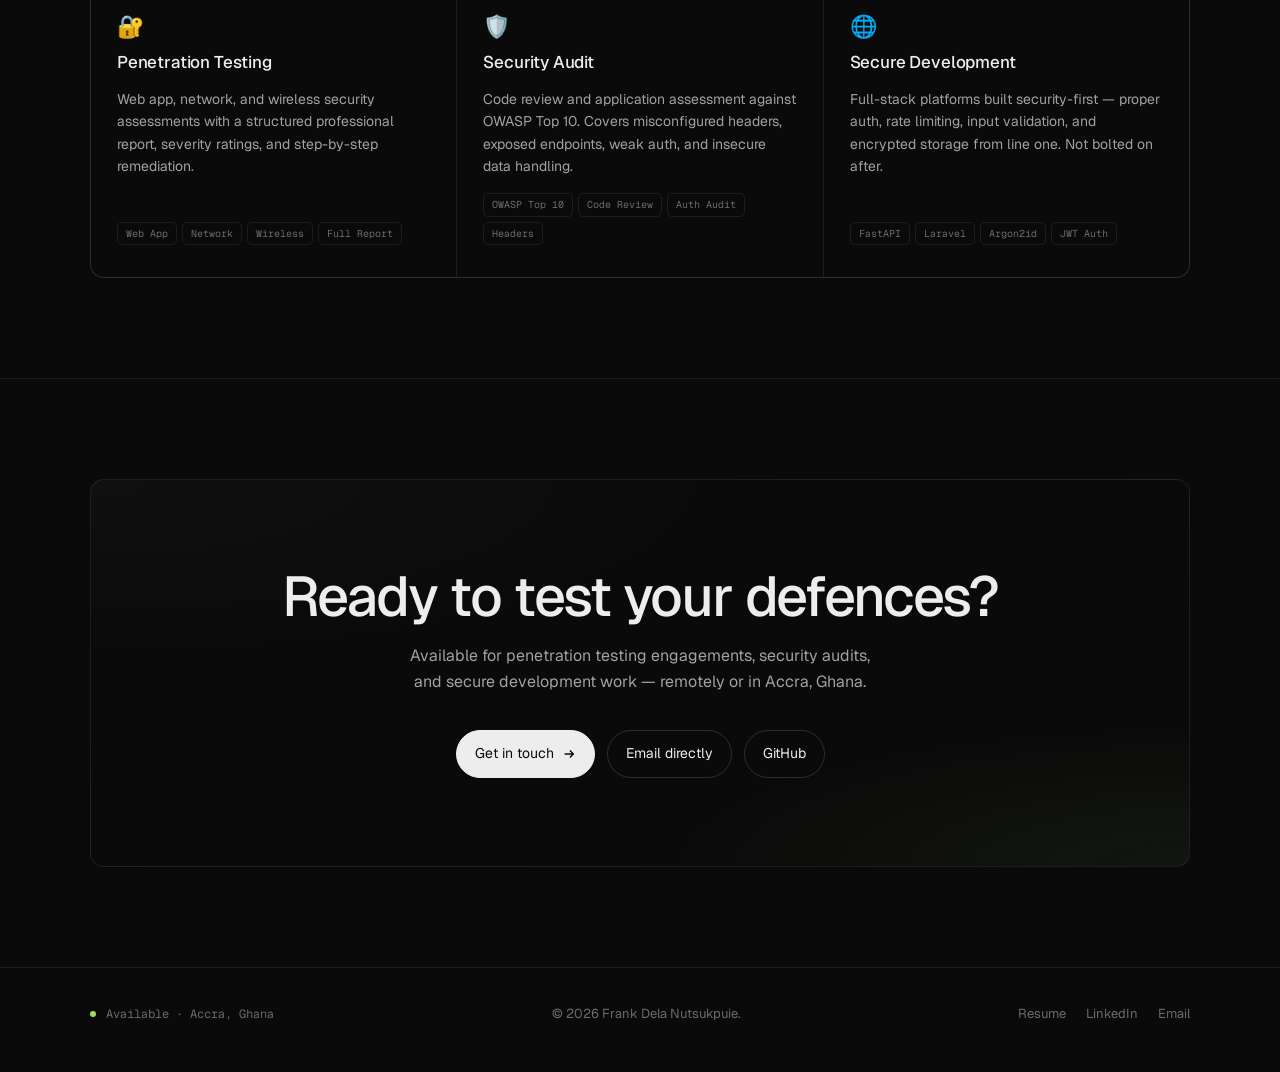
==== commit 1404408c: "Fix skills tab filtering and reveal flash on SPA navigation Add missing .tab-hidden CSS rule so skil" ====
--- a/index.html
+++ b/index.html
@@ -28,6 +28,11 @@
   };
 
   function fadeIn() {
+    // Pre-reveal elements already in the viewport so they don't flicker in after the body appears
+    const vh = window.innerHeight;
+    document.querySelectorAll('.reveal').forEach(el => {
+      if (el.getBoundingClientRect().top < vh) el.classList.add('is-visible');
+    });
     // Re-enable transition then remove fade so it animates in
     document.body.style.transition = '';
     requestAnimationFrame(() => document.body.classList.remove('fade'));
--- a/assets/css/main.css
+++ b/assets/css/main.css
@@ -695,6 +695,7 @@
   background: rgba(255,255,255,0.06);
   border-color: var(--border-strong);
 }
+.skills__group.tab-hidden { display: none; }
 
 .skills {
   display: grid;
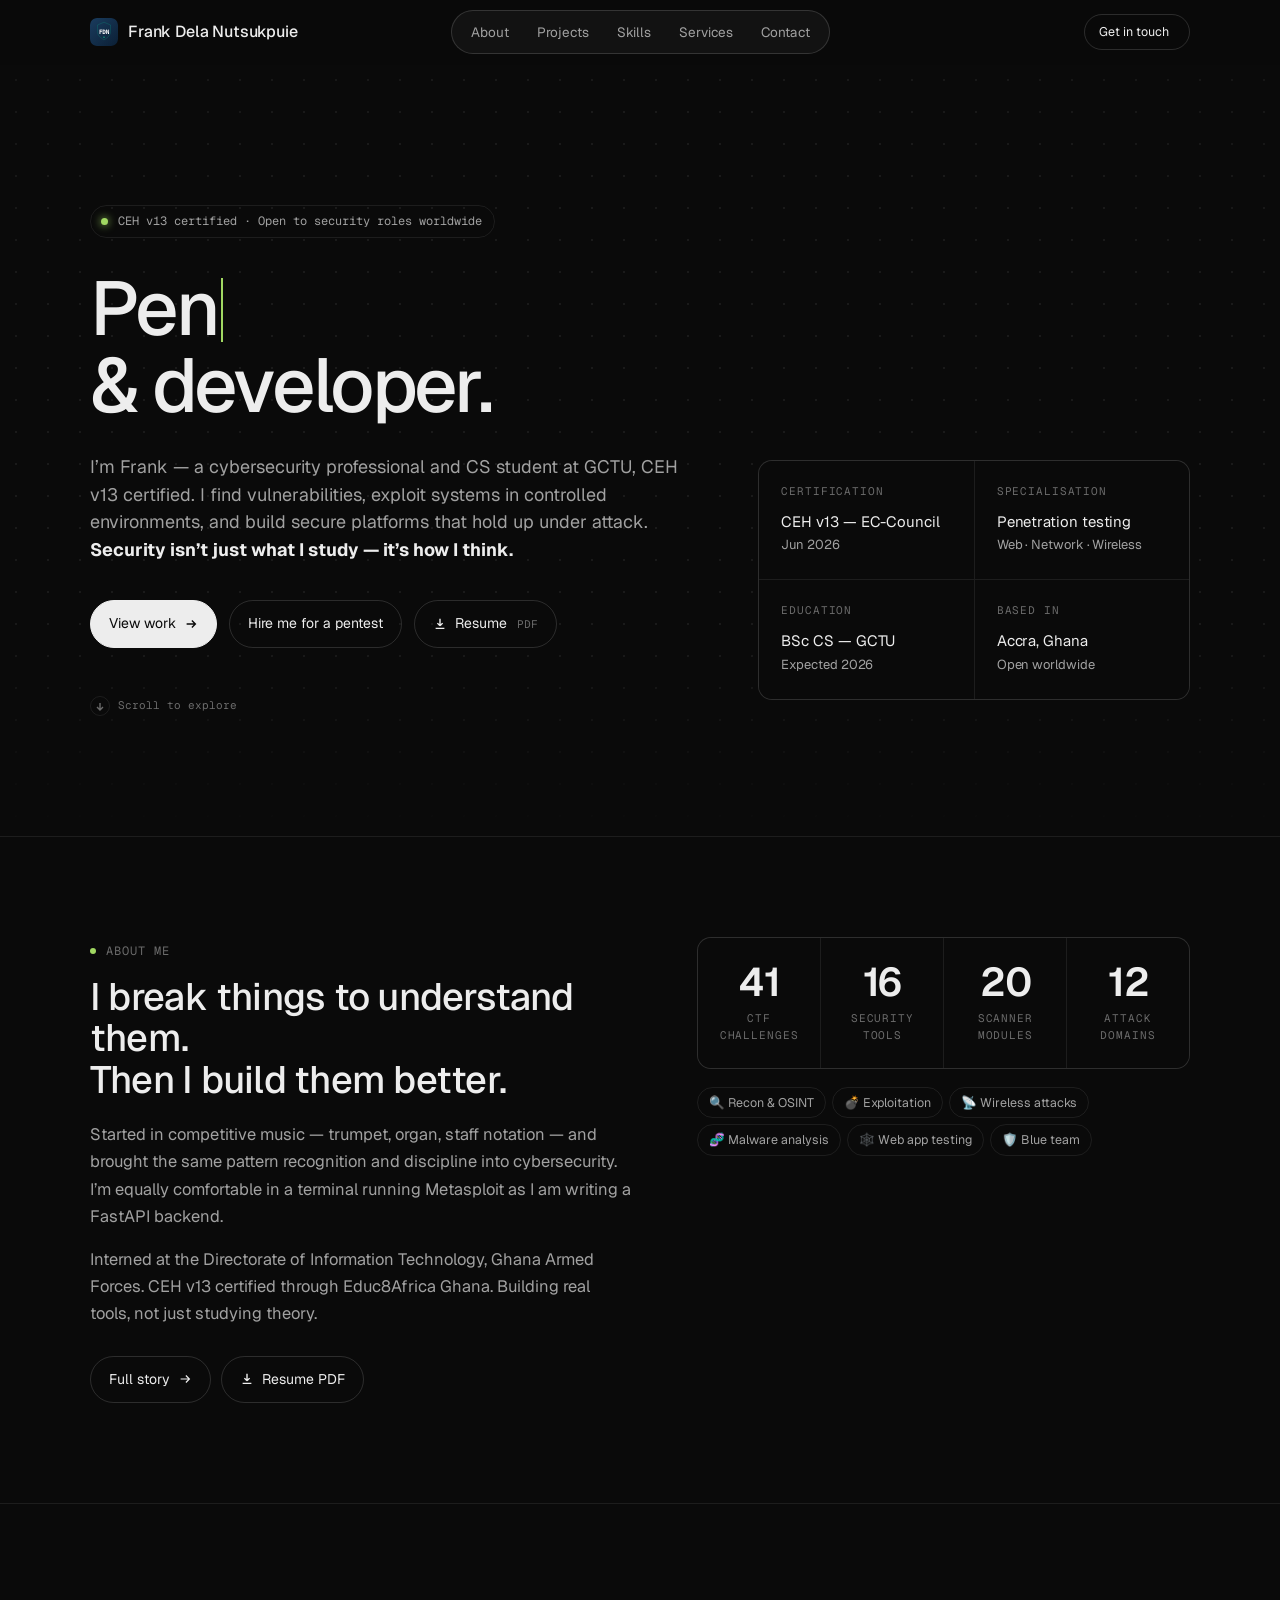
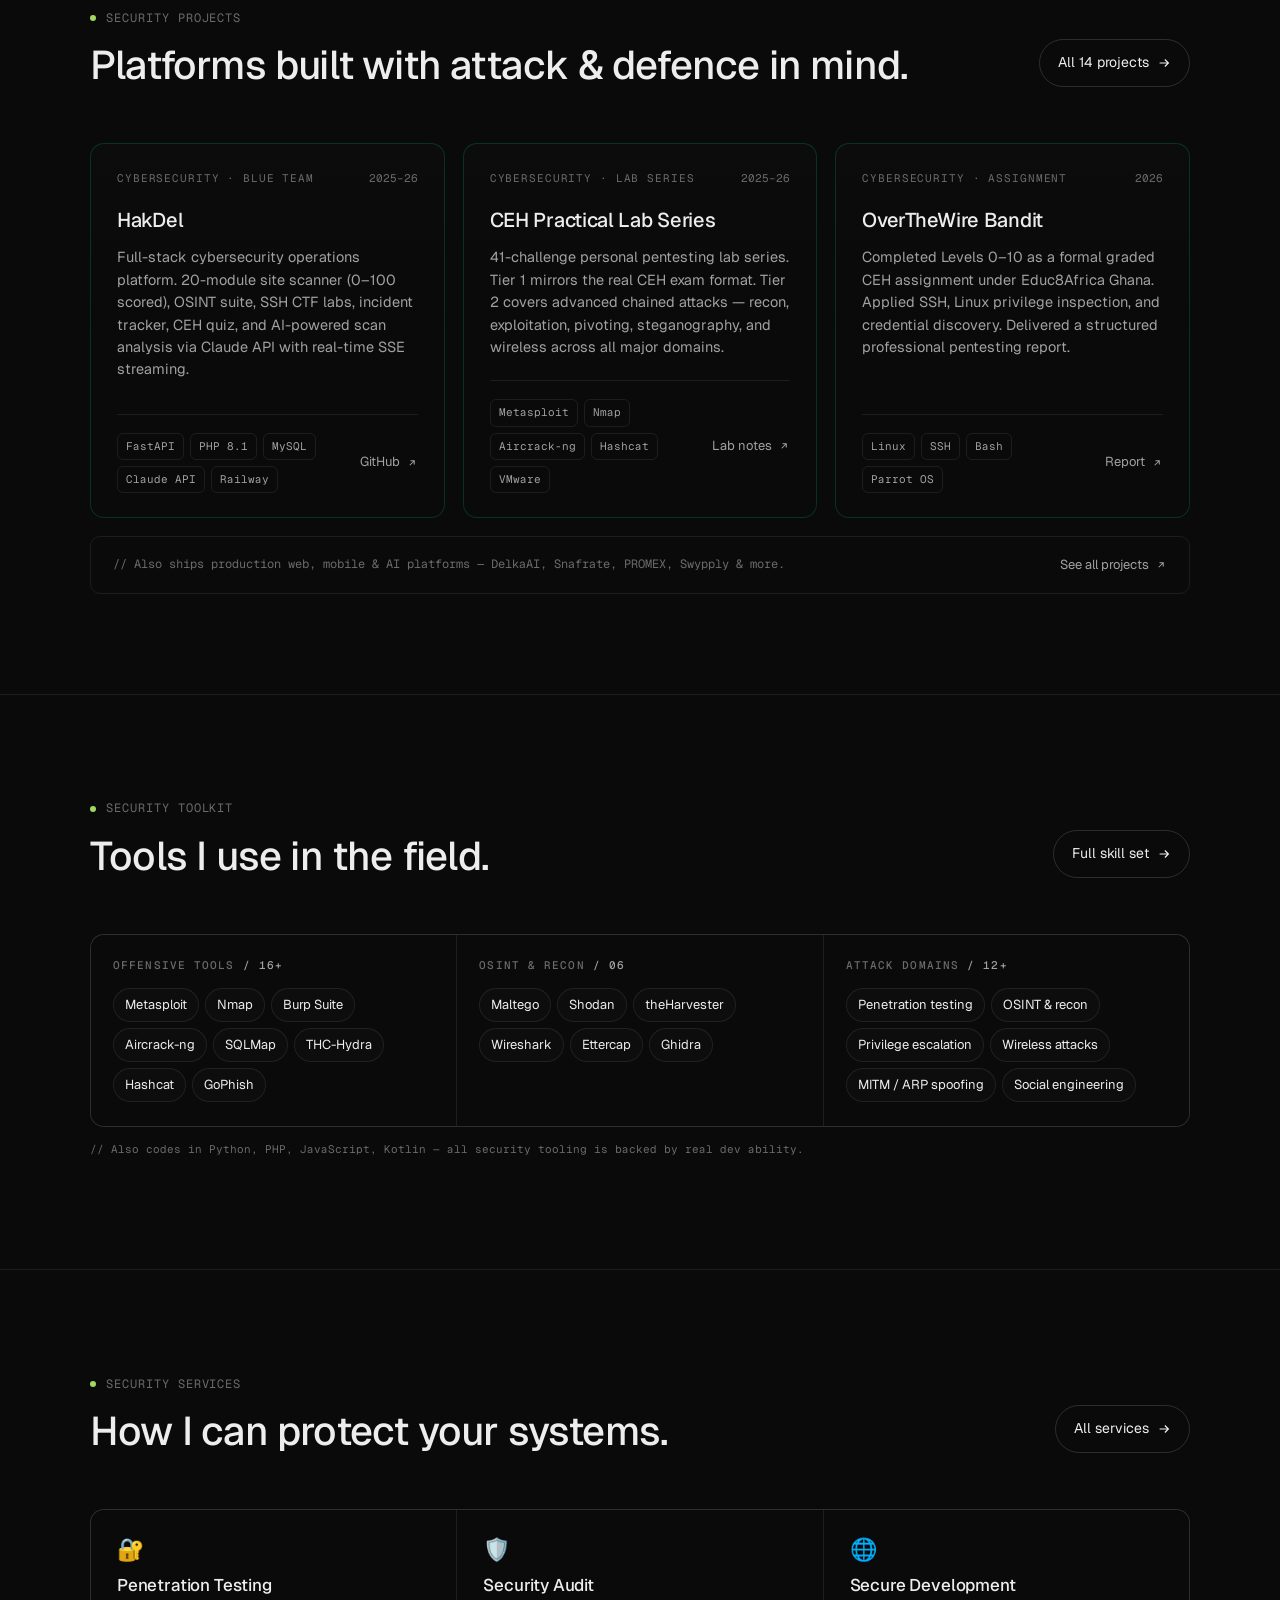
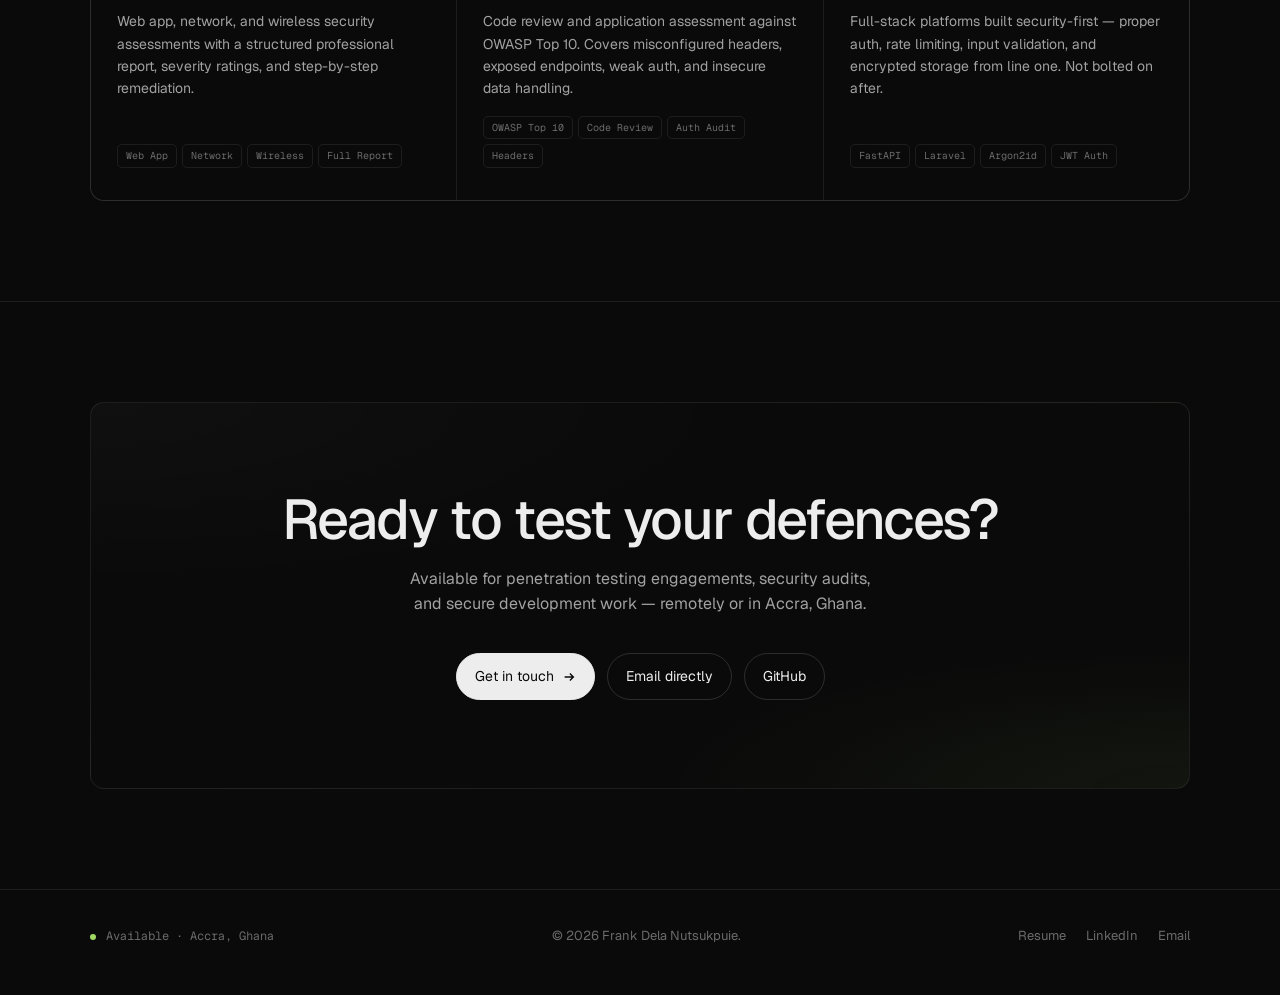
==== commit c2e0f32c: "Update CEH to v13, remove Ghana from hero, fix skills default tab, instant reveals - CEH v12 → v13 a" ====
--- a/index.html
+++ b/index.html
@@ -28,11 +28,8 @@
   };
 
   function fadeIn() {
-    // Pre-reveal elements already in the viewport so they don't flicker in after the body appears
-    const vh = window.innerHeight;
-    document.querySelectorAll('.reveal').forEach(el => {
-      if (el.getBoundingClientRect().top < vh) el.classList.add('is-visible');
-    });
+    // Mark all reveal elements visible immediately — the body fade-in is the page transition
+    document.querySelectorAll('.reveal').forEach(el => el.classList.add('is-visible'));
     // Re-enable transition then remove fade so it animates in
     document.body.style.transition = '';
     requestAnimationFrame(() => document.body.classList.remove('fade'));
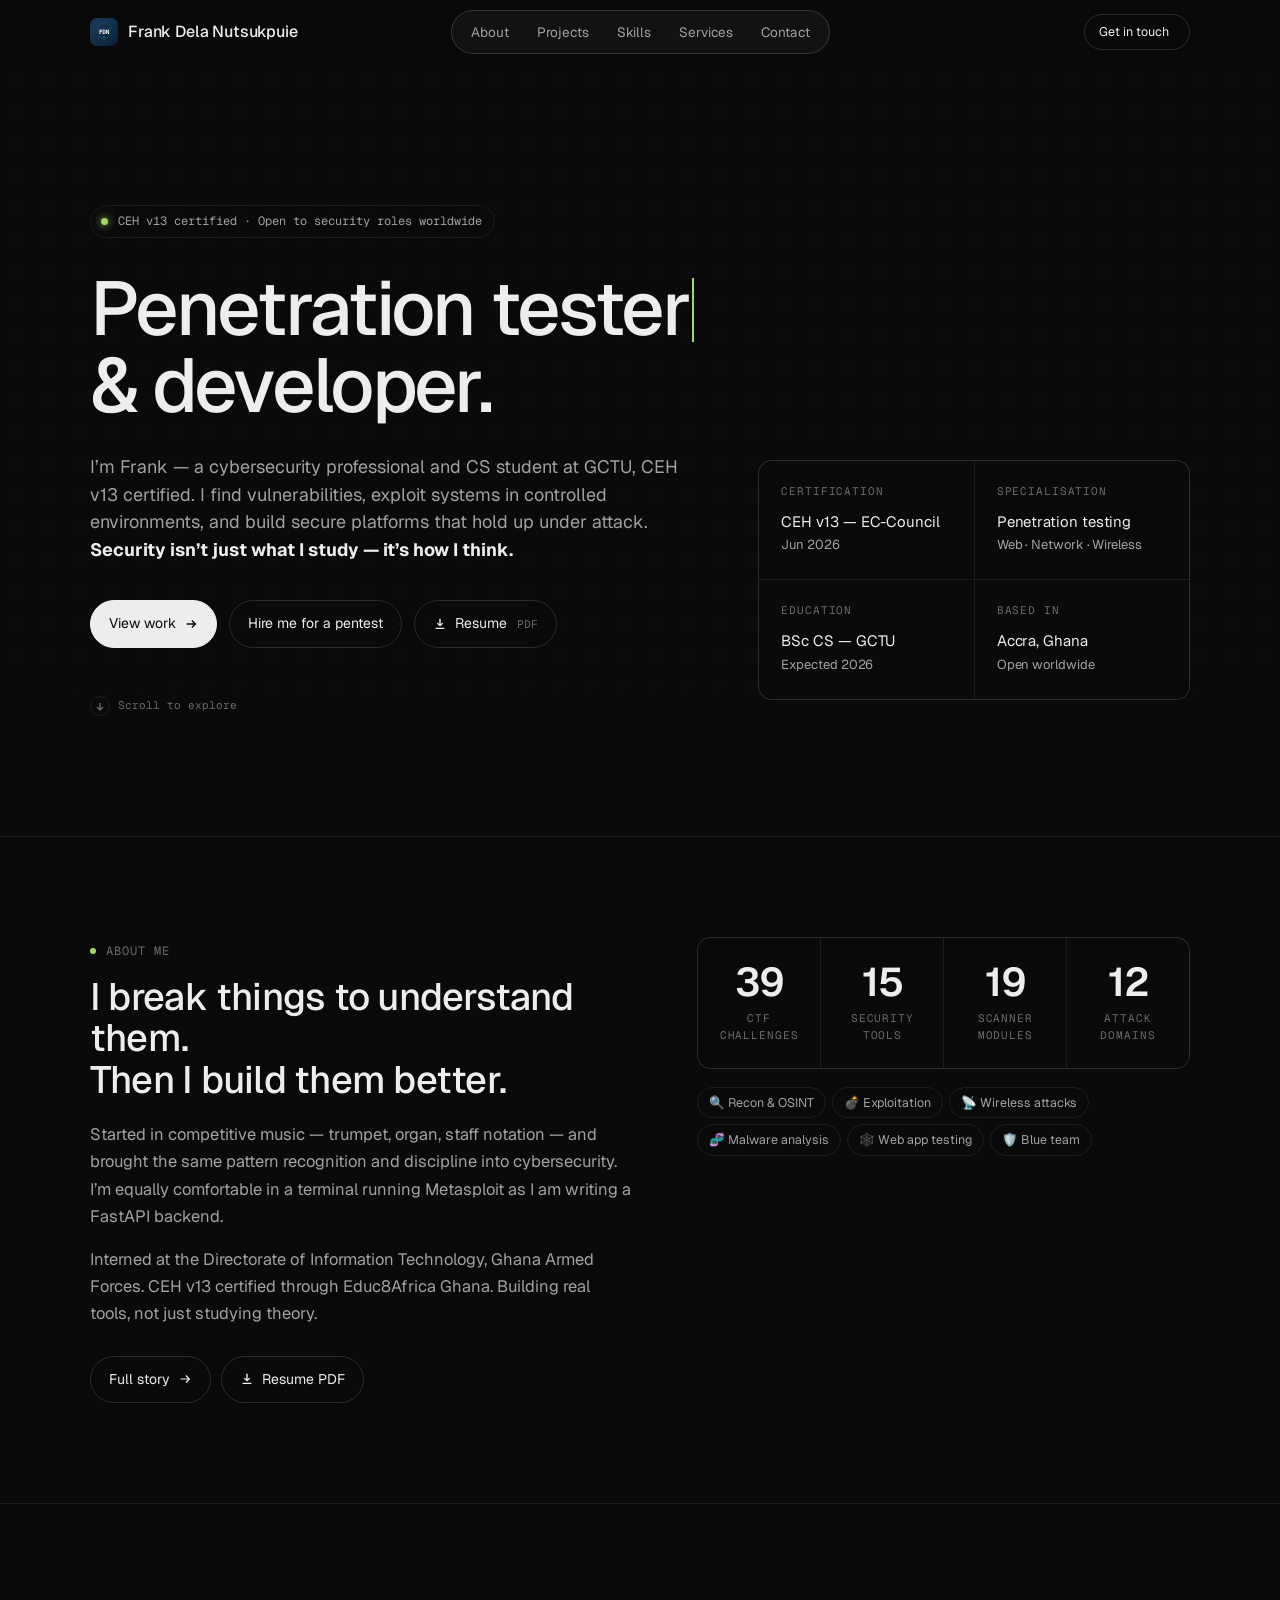
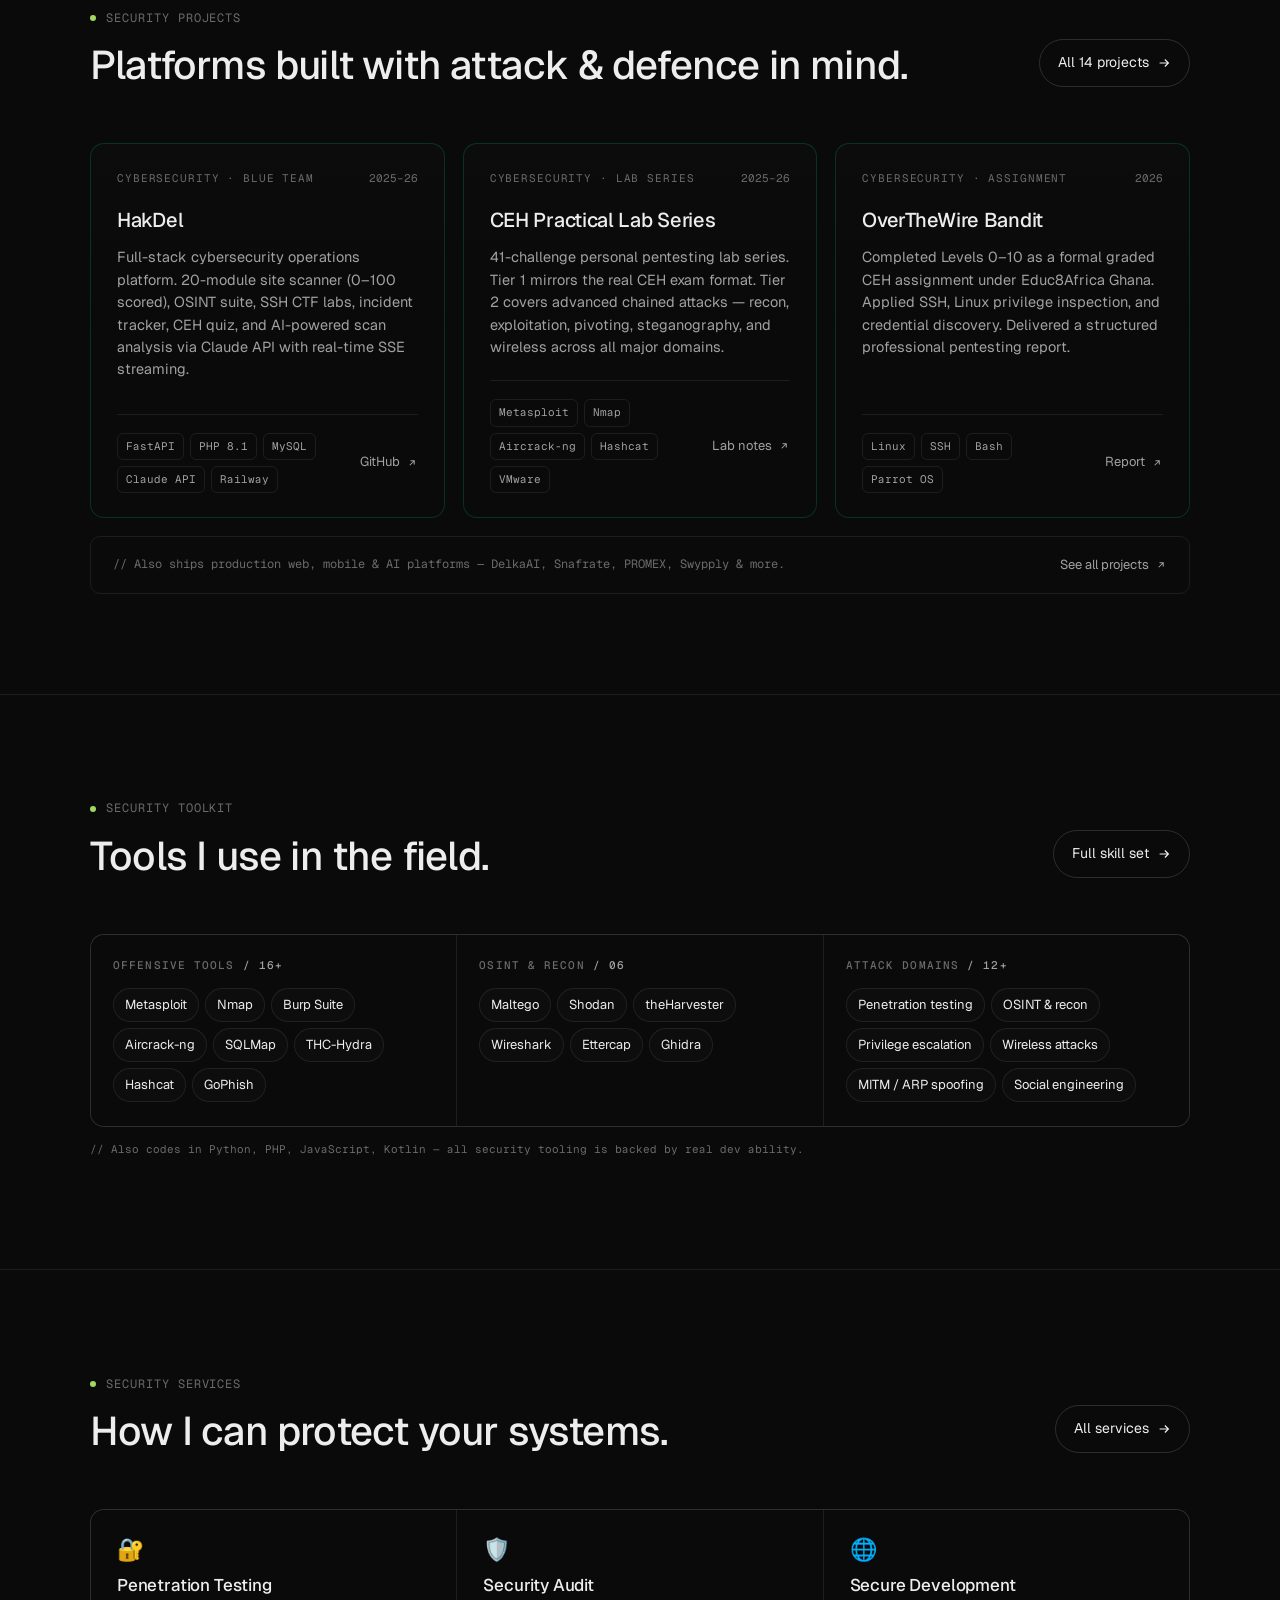
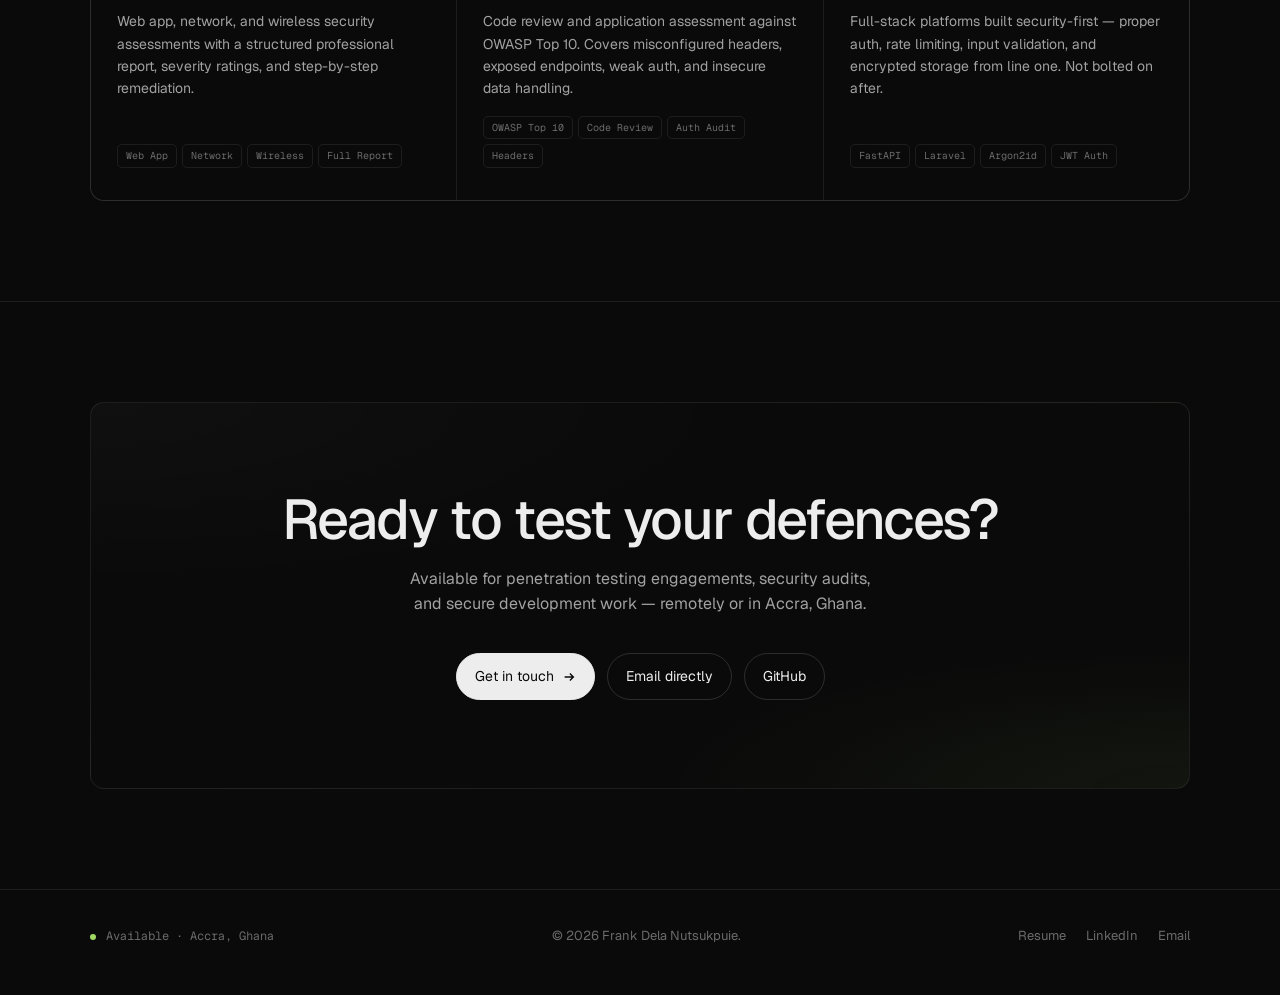
==== commit e35e301f: "Add favicon and update tab titles to Portfolio Add FDN_Logo.svg as favicon in index.html shell. Chan" ====
--- a/index.html
+++ b/index.html
@@ -3,7 +3,8 @@
 <head>
 <meta charset="utf-8" />
 <meta name="viewport" content="width=device-width, initial-scale=1" />
-<title>Frank Dela Nutsukpuie</title>
+<title>Portfolio</title>
+<link rel="icon" href="/FDN_Logo.svg" type="image/svg+xml" />
 <link rel="preconnect" href="https://fonts.googleapis.com" />
 <link rel="preconnect" href="https://fonts.gstatic.com" crossorigin />
 <link href="https://fonts.googleapis.com/css2?family=Geist:wght@300;400;500;600;700&family=Geist+Mono:wght@400;500&display=swap" rel="stylesheet" />
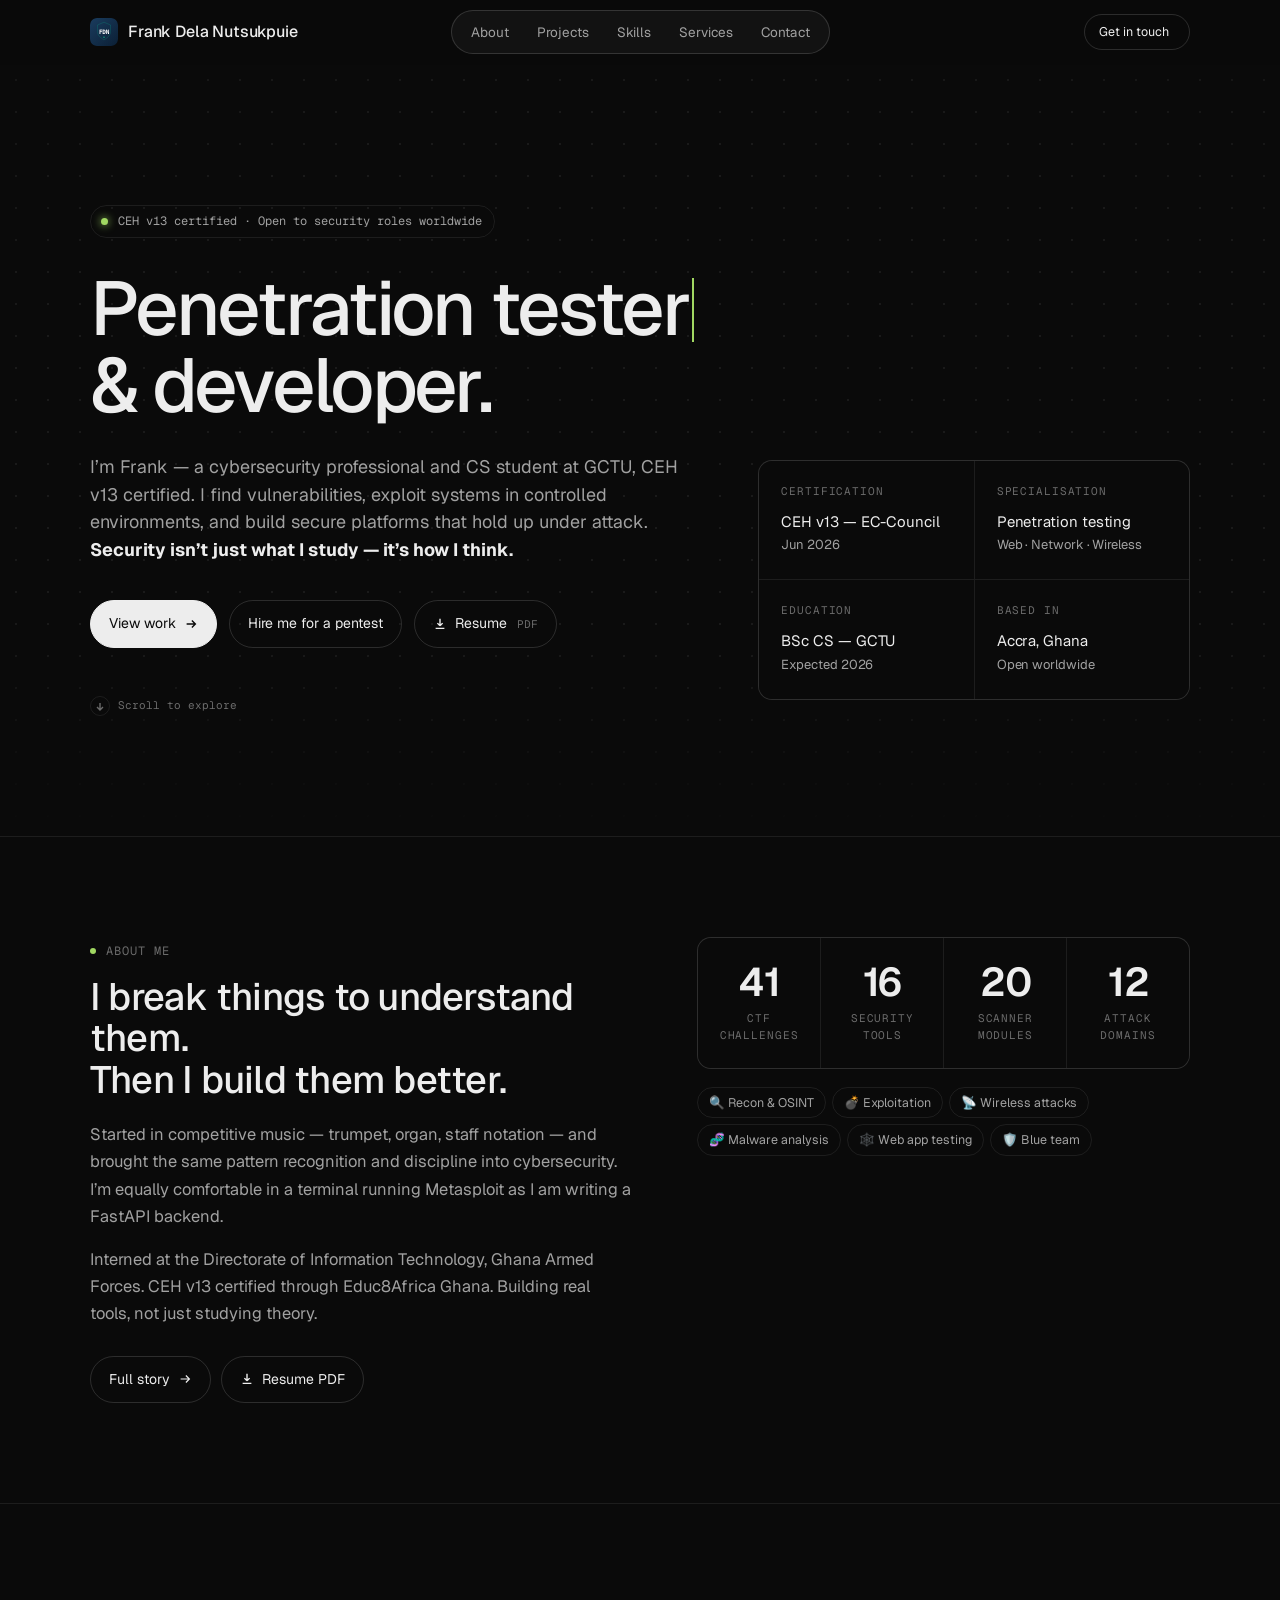
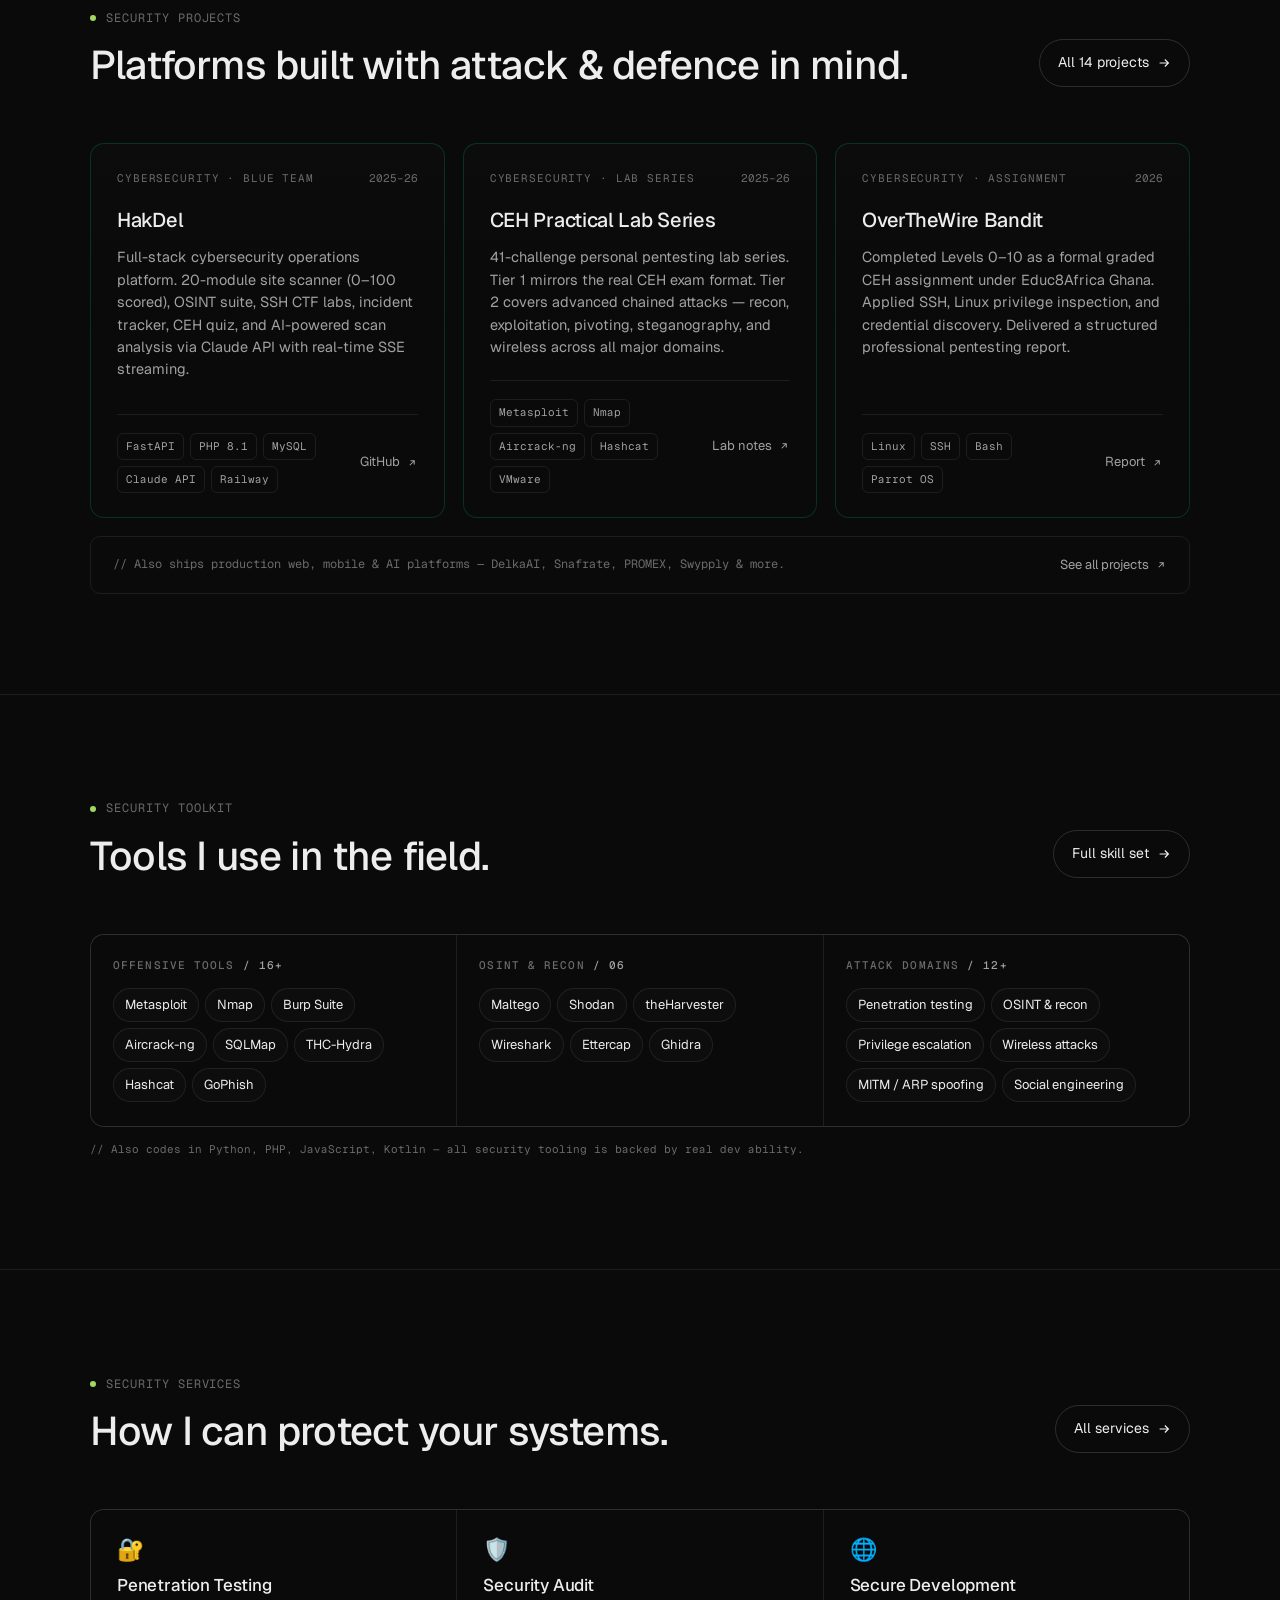
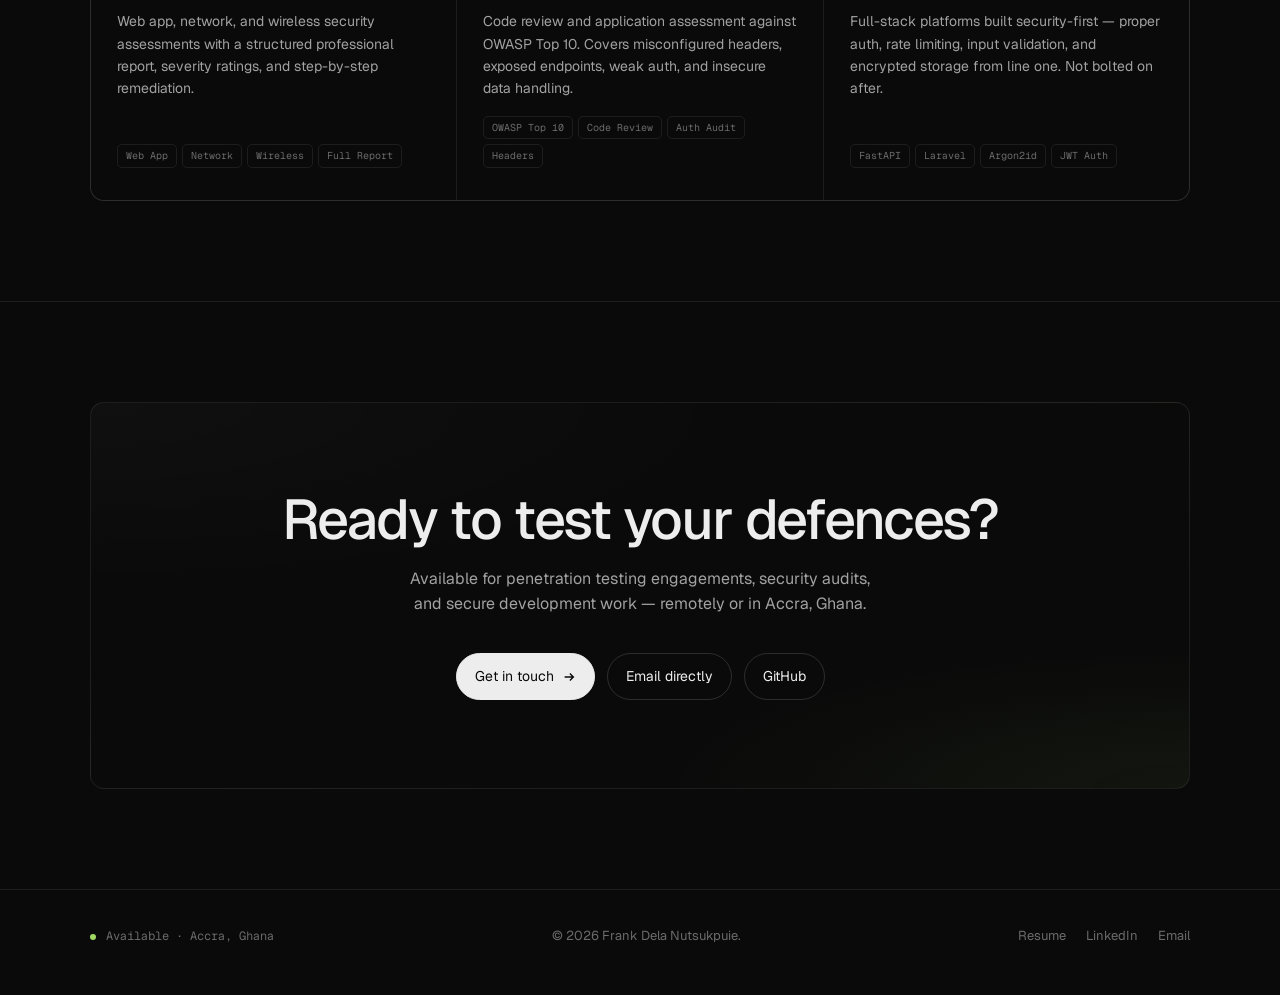
==== commit 954cc18e: "Fix animations breaking after first SPA navigation main.js used top-level const declarations (reveal" ====
--- a/index.html
+++ b/index.html
@@ -13,6 +13,7 @@
   html,body{margin:0;background:#0a0a0a;color:#ededed;}
   body{transition:opacity 180ms ease;}
   body.fade{opacity:0;}
+  body.fade *{animation-play-state:paused!important;}
 </style>
 </head>
 <body class="fade">
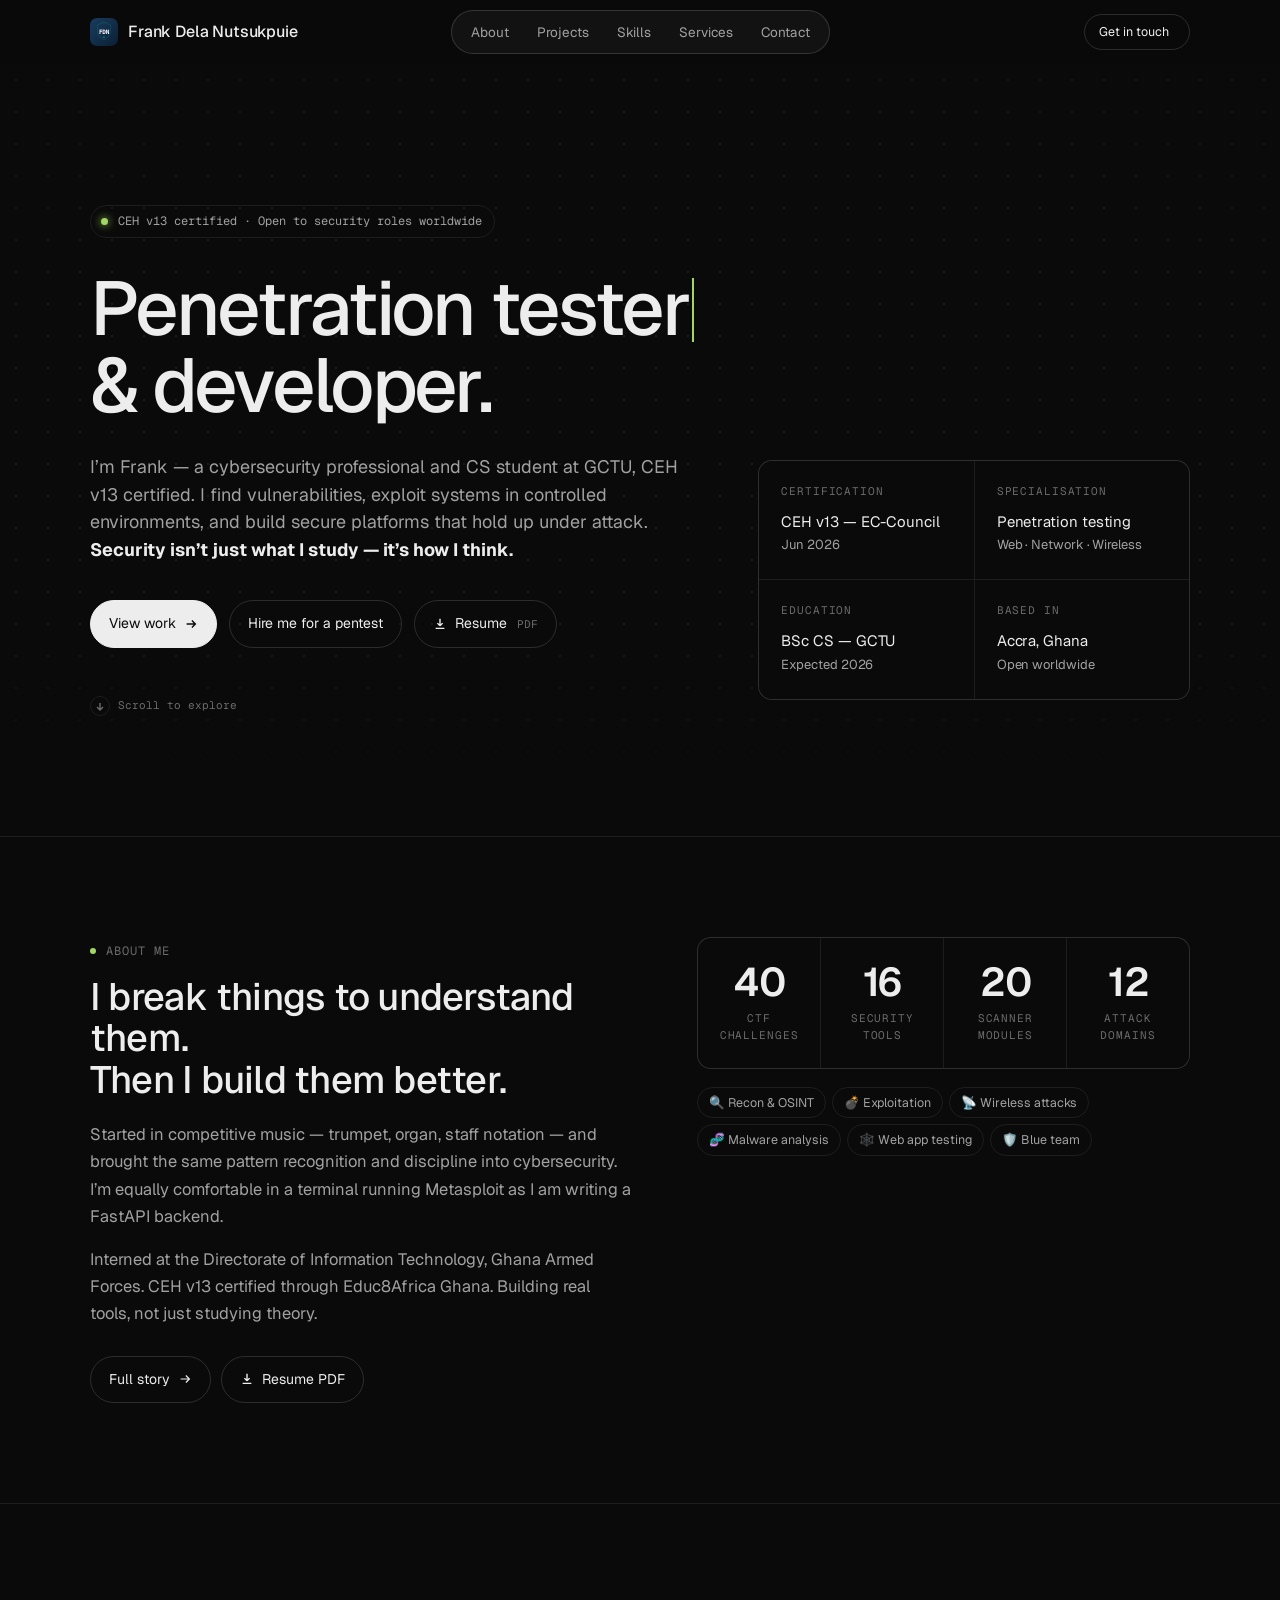
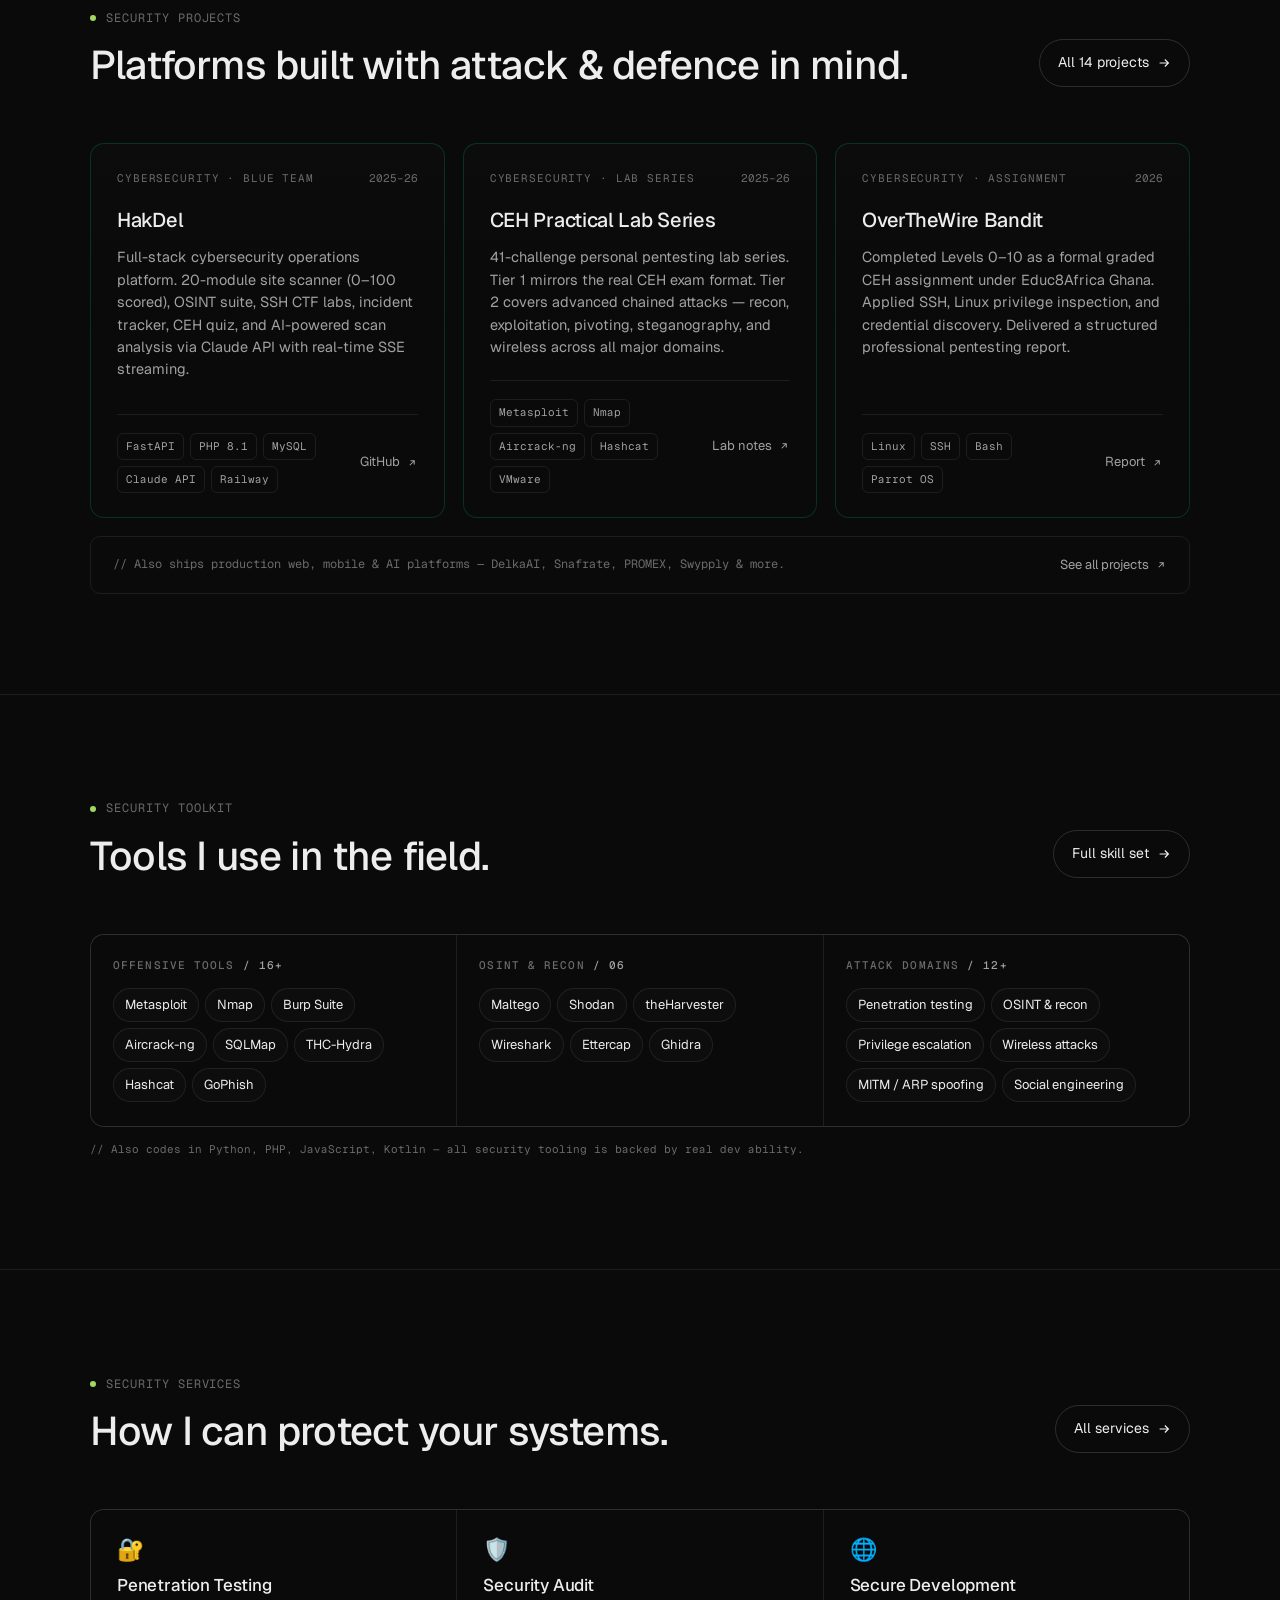
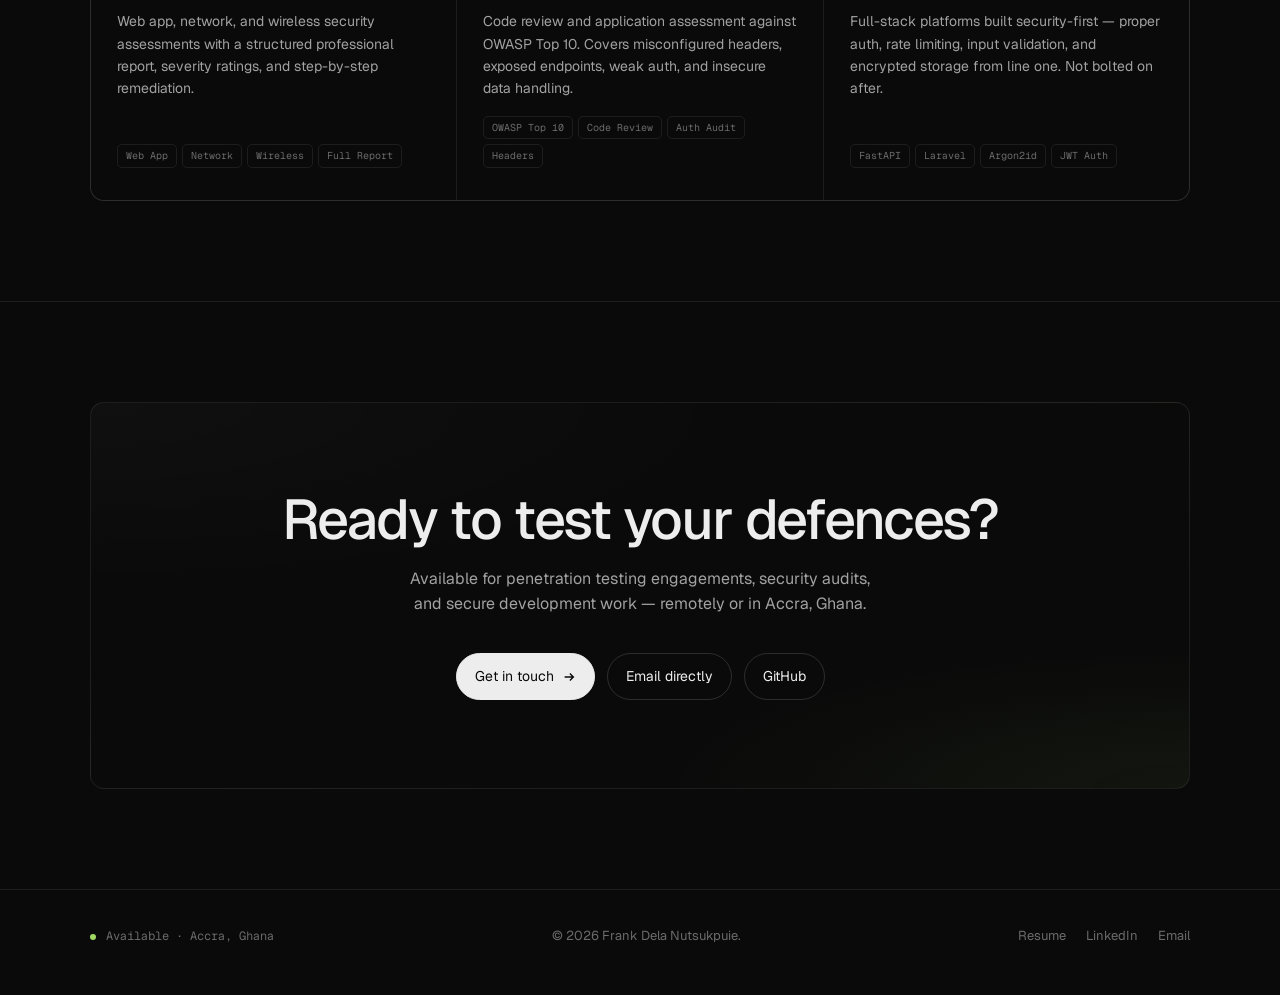
==== commit 93a8d481: "Fix all page buttons and animations by wrapping inline scripts in IIFEs Every inline page script (pr" ====
--- a/index.html
+++ b/index.html
@@ -14,6 +14,7 @@
   body{transition:opacity 180ms ease;}
   body.fade{opacity:0;}
   body.fade *{animation-play-state:paused!important;}
+  body.fade .reveal{transition:none!important;}
 </style>
 </head>
 <body class="fade">
@@ -58,7 +59,7 @@
       await new Promise((resolve, reject) => {
         const s = document.createElement('script');
         if (old.src) { s.src = old.src; s.onload = resolve; s.onerror = reject; }
-        else { s.textContent = old.textContent; resolve(); }
+        else { s.textContent = `;(function(){${old.textContent}\n})();`; resolve(); }
         document.body.appendChild(s);
       });
     }
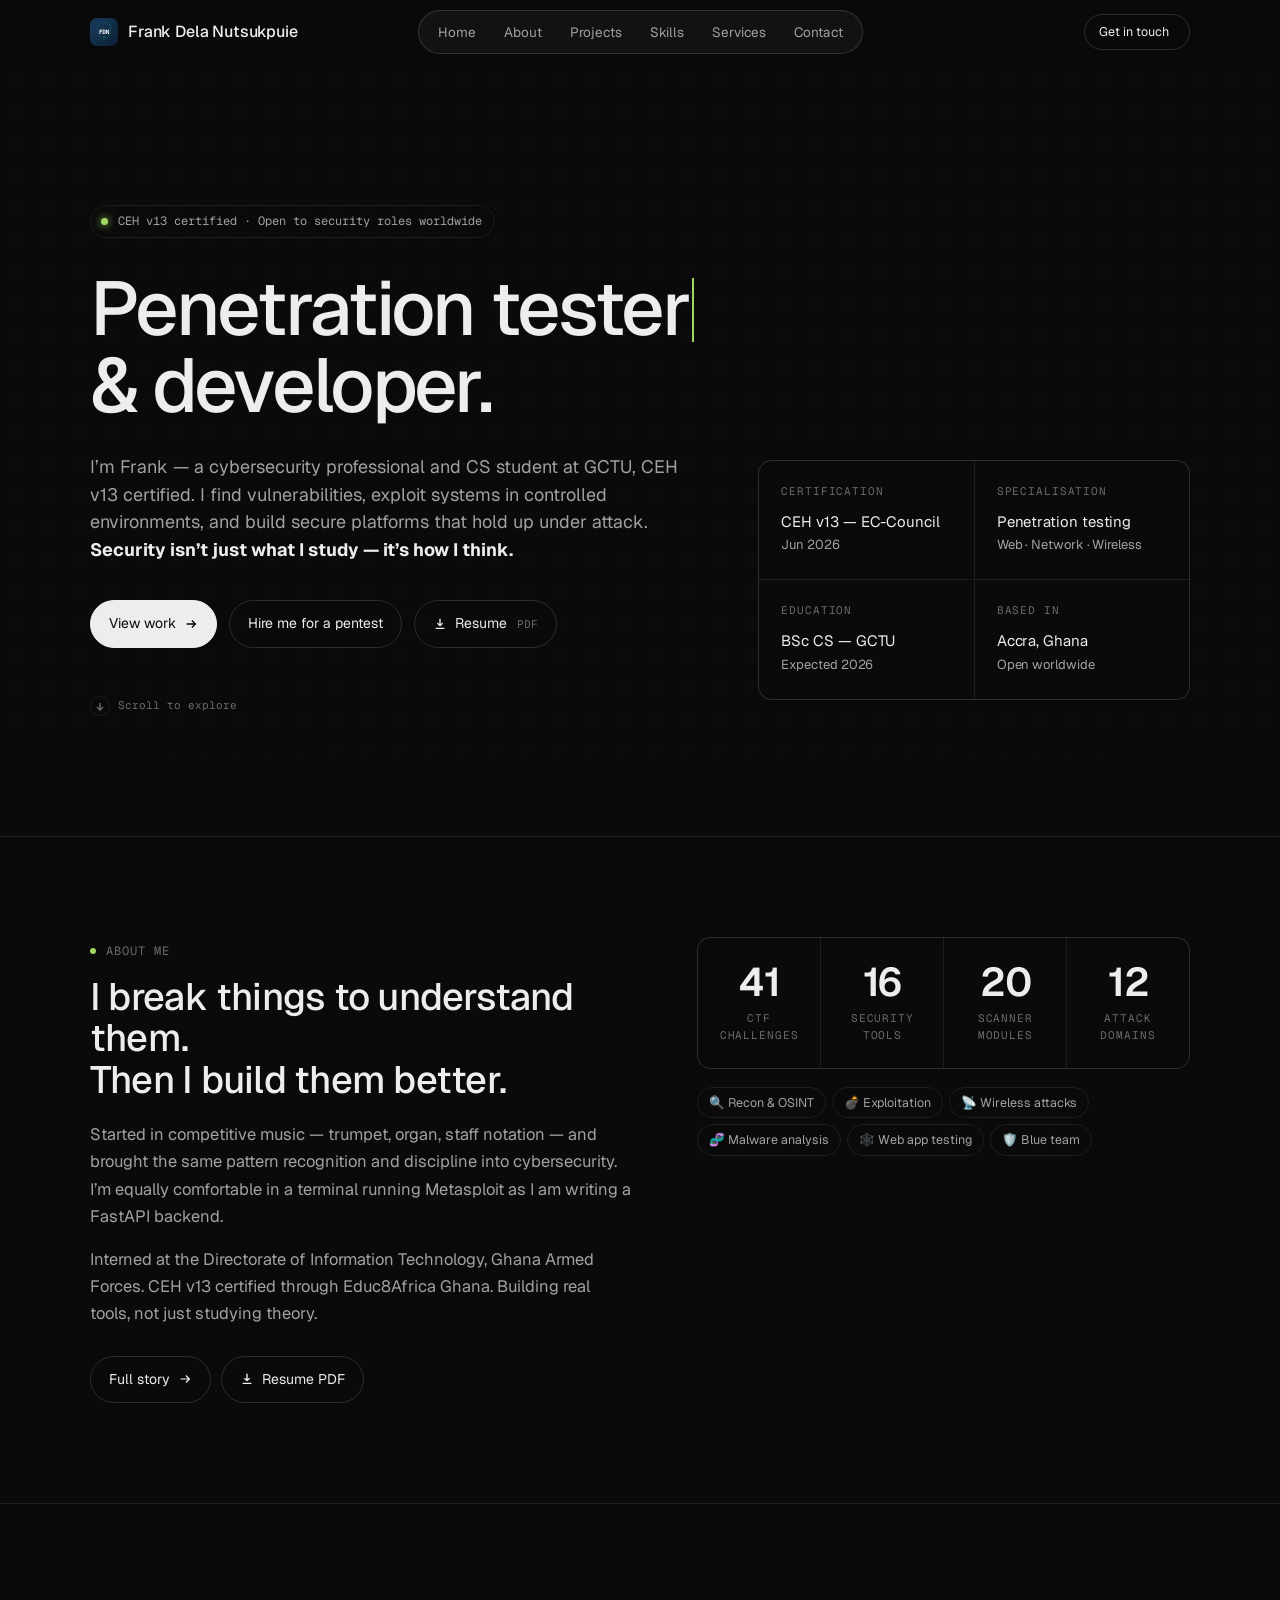
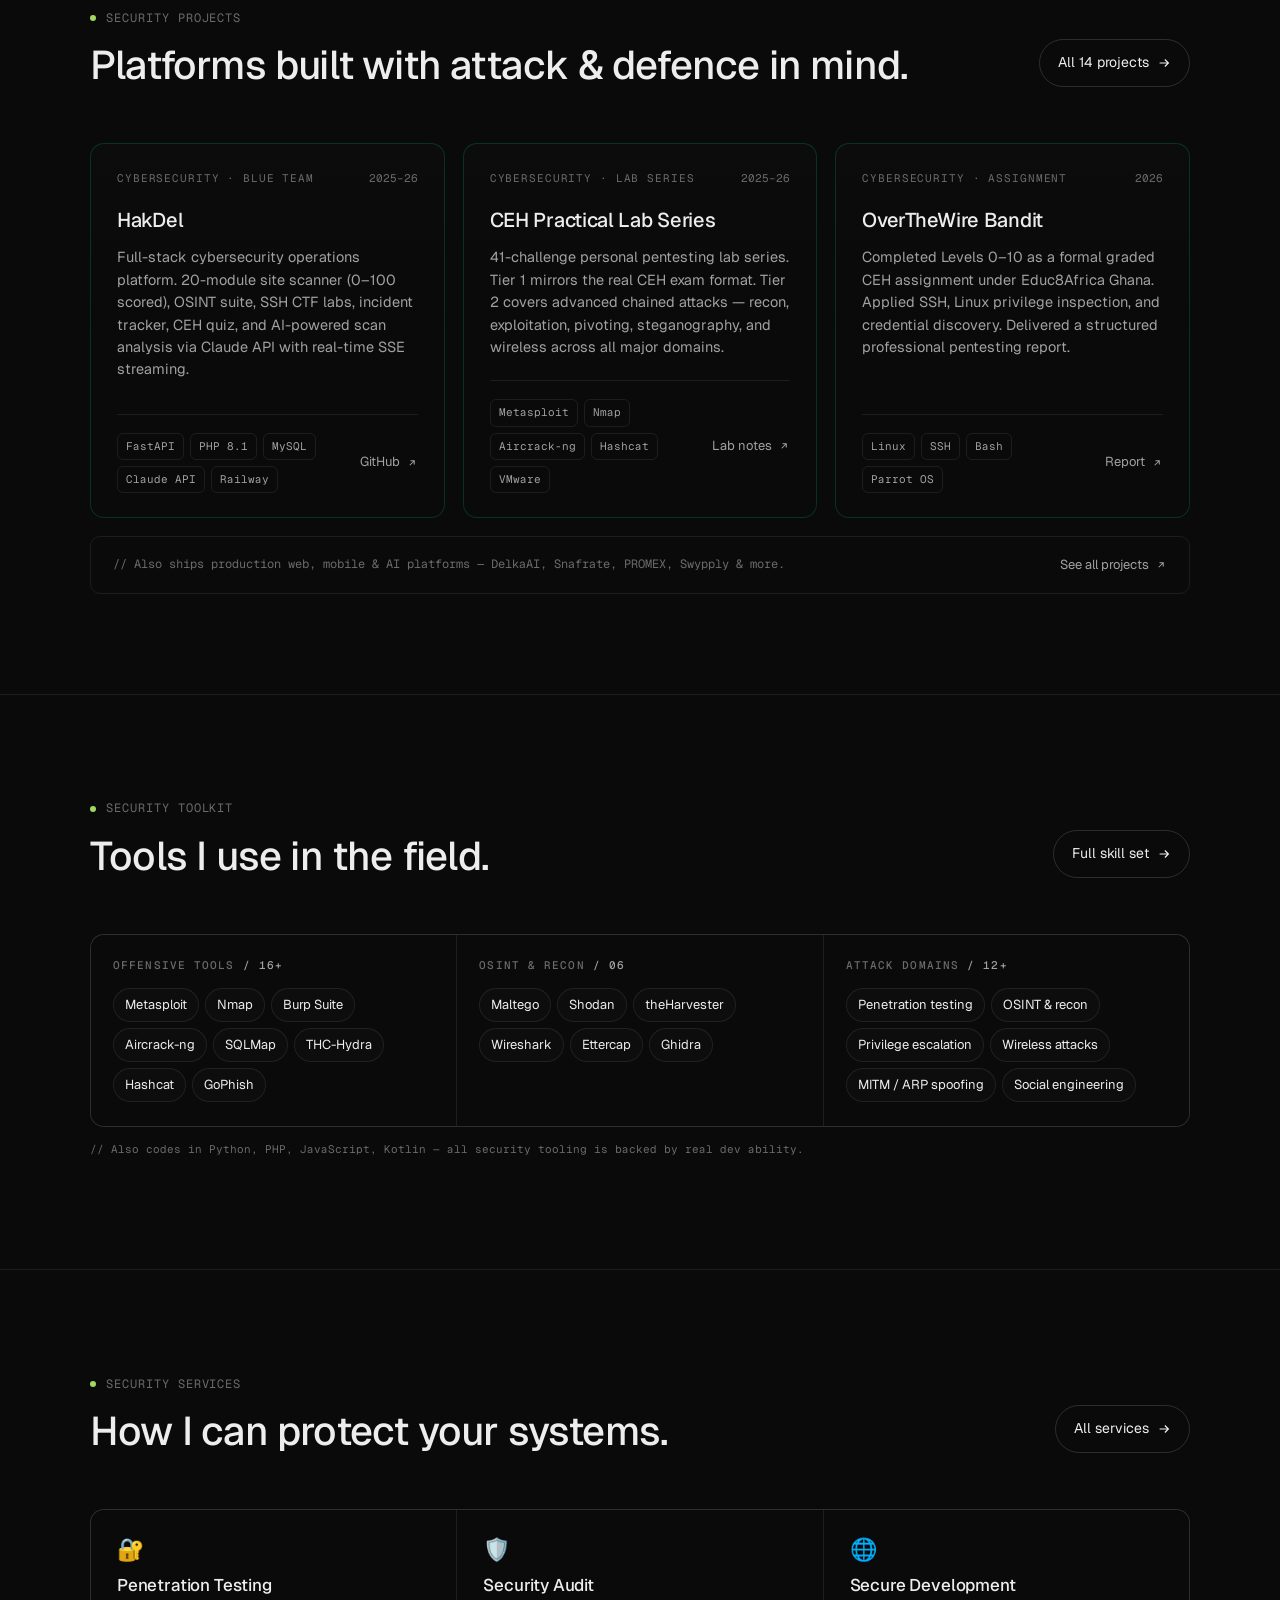
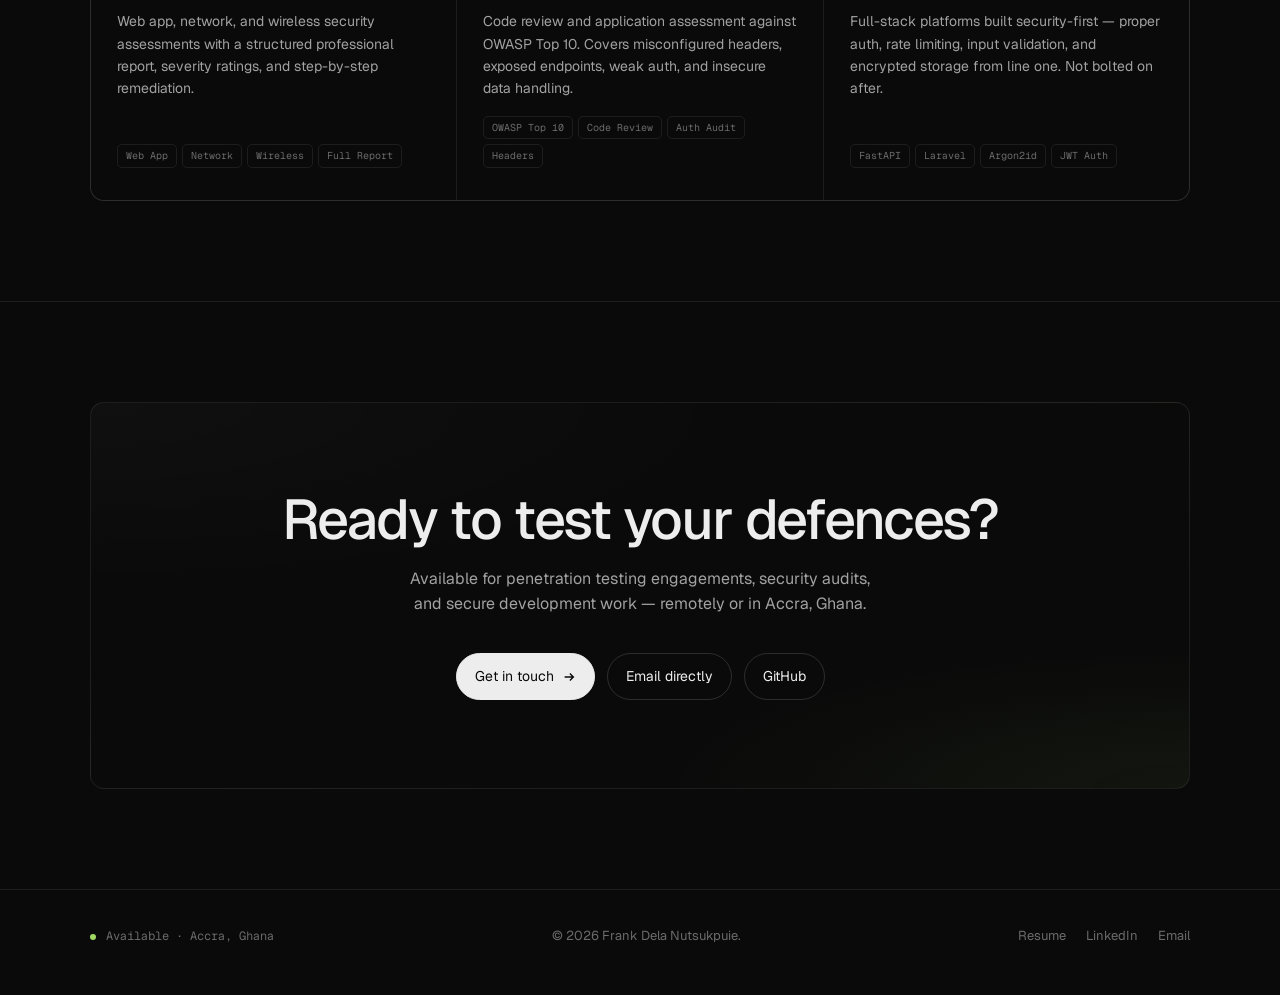
==== commit 41996af0: "Fix SPA routing, animation cascade, nav parity, and email escaping - dashboard.html: fix 3 service c" ====
--- a/index.html
+++ b/index.html
@@ -11,8 +11,8 @@
 <link rel="stylesheet" href="/assets/css/main.css" />
 <style>
   html,body{margin:0;background:#0a0a0a;color:#ededed;}
-  body{transition:opacity 180ms ease;}
-  body.fade{opacity:0;}
+  body{animation:none!important;transition:opacity 180ms ease;}
+  body.fade{opacity:0!important;}
   body.fade *{animation-play-state:paused!important;}
   body.fade .reveal{transition:none!important;}
 </style>
